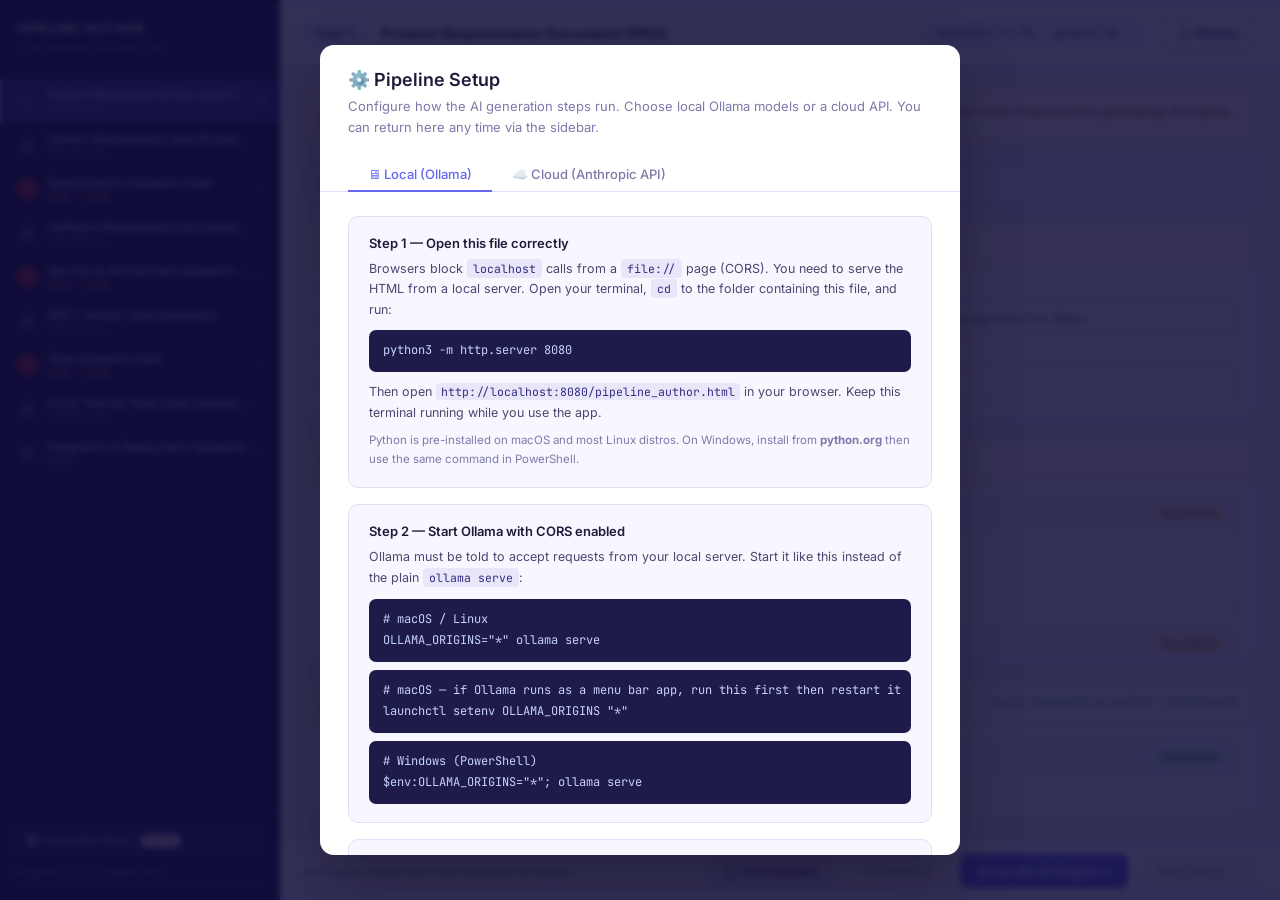
==== Code/pipeline.html @ de80b685 "First iteration" ====
<!DOCTYPE html>
<html lang="en">
<head>
<meta charset="UTF-8">
<meta name="viewport" content="width=device-width, initial-scale=1.0">
<title>Pipeline Author — LLM-Assisted Software Development</title>
<style>
  @import url('https://fonts.googleapis.com/css2?family=JetBrains+Mono:wght@400;500&family=Inter:wght@300;400;500;600&display=swap');

  *, *::before, *::after { box-sizing: border-box; margin: 0; padding: 0; }

  :root {
    --sidebar-bg: #16123a;
    --sidebar-active: #312e7a;
    --sidebar-hover: #252060;
    --sidebar-text: #a5b4fc;
    --sidebar-muted: #6d6a9c;
    --sidebar-width: 280px;
    --surface: #ffffff;
    --surface-2: #f8f7ff;
    --surface-3: #f0effe;
    --border: #e2e0f5;
    --border-strong: #c4c0e8;
    --text: #1e1b3a;
    --text-2: #4a4770;
    --text-3: #7c7aaa;
    --amber-bg: #fffbeb;
    --amber-border: #fcd34d;
    --amber-text: #92400e;
    --teal-bg: #f0fdf4;
    --teal-border: #6ee7b7;
    --teal-text: #065f46;
    --coral-bg: #fff1f0;
    --coral-border: #fca5a5;
    --coral-text: #7f1d1d;
    --indigo-bg: #eef2ff;
    --indigo-border: #a5b4fc;
    --indigo-text: #312e81;
    --purple-bg: #faf5ff;
    --purple-border: #c4b5fd;
    --purple-text: #4c1d95;
    --accent: #6366f1;
    --accent-dark: #4338ca;
    --gate-bg: #1e1b4b;
    --success: #059669;
    --warning: #d97706;
    --danger: #dc2626;
    --font: 'Inter', sans-serif;
    --mono: 'JetBrains Mono', monospace;
  }

  body { font-family: var(--font); background: #eef0f8; color: var(--text); height: 100vh; overflow: hidden; display: flex; }

  /* ─── Setup overlay ─── */
  #setup-overlay {
    position: fixed; inset: 0; background: rgba(16,12,58,0.85);
    display: flex; align-items: center; justify-content: center;
    z-index: 900; backdrop-filter: blur(3px);
  }
  #setup-overlay.hidden { display: none; }
  #setup-box {
    background: white; border-radius: 14px; width: 640px; max-width: 95vw;
    max-height: 90vh; overflow-y: auto; box-shadow: 0 24px 60px rgba(0,0,0,0.3);
  }
  #setup-box-header {
    padding: 24px 28px 0;
    border-bottom: none;
  }
  #setup-box-header h2 { font-size: 18px; font-weight: 600; color: var(--text); }
  #setup-box-header p { font-size: 13px; color: var(--text-3); margin-top: 6px; line-height: 1.6; }
  #setup-tabs {
    display: flex; gap: 0; padding: 20px 28px 0;
    border-bottom: 1px solid var(--border);
  }
  .setup-tab {
    padding: 8px 20px; font-size: 13px; font-weight: 500;
    cursor: pointer; border-bottom: 2px solid transparent;
    color: var(--text-3); margin-bottom: -1px; transition: all 0.15s;
  }
  .setup-tab.active { color: var(--accent); border-bottom-color: var(--accent); }
  .setup-tab:hover:not(.active) { color: var(--text-2); }
  .setup-pane { padding: 24px 28px; display: none; }
  .setup-pane.active { display: block; }
  .setup-section {
    background: var(--surface-2); border: 1px solid var(--border);
    border-radius: 10px; padding: 18px 20px; margin-bottom: 16px;
  }
  .setup-section h3 { font-size: 13px; font-weight: 600; color: var(--text); margin-bottom: 8px; }
  .setup-section p { font-size: 12.5px; color: var(--text-2); line-height: 1.65; }
  .setup-section code {
    font-family: var(--mono); font-size: 11.5px;
    background: #e8e6f8; color: #312e81; padding: 2px 6px; border-radius: 4px;
  }
  .cmd-block {
    font-family: var(--mono); font-size: 12px; background: #1e1b4b; color: #c7d2fe;
    padding: 10px 14px; border-radius: 7px; margin-top: 10px; line-height: 1.8;
    white-space: pre; overflow-x: auto;
  }
  .setup-label { font-size: 12px; font-weight: 600; color: var(--text-2); margin-bottom: 6px; display: block; }
  .setup-input {
    width: 100%; border: 1px solid var(--border-strong); border-radius: 7px;
    padding: 9px 12px; font-family: var(--mono); font-size: 13px; color: var(--text);
    outline: none; transition: border 0.15s;
  }
  .setup-input:focus { border-color: var(--accent); }
  .setup-row { display: flex; gap: 10px; align-items: flex-end; }
  .setup-row .setup-input { flex: 1; }
  .setup-footer { padding: 16px 28px 24px; display: flex; align-items: center; gap: 12px; }
  .setup-status { flex: 1; font-size: 12px; }
  .setup-status.ok { color: var(--success); }
  .setup-status.err { color: var(--danger); }
  .pill-badge {
    display: inline-block; font-size: 10px; font-weight: 600; padding: 2px 8px;
    border-radius: 10px; margin-left: 8px; vertical-align: middle;
  }
  .pill-badge.local { background: #dbeafe; color: #1e40af; border: 1px solid #93c5fd; }
  .pill-badge.cloud { background: #d1fae5; color: #065f46; border: 1px solid #6ee7b7; }

  /* ─── Model picker modal ─── */
  #model-modal {
    position: fixed; inset: 0; background: rgba(16,12,58,0.6);
    display: flex; align-items: center; justify-content: center;
    z-index: 800;
  }
  #model-modal.hidden { display: none; }
  #model-box {
    background: white; border-radius: 12px; width: 520px; max-width: 95vw;
    box-shadow: 0 16px 48px rgba(0,0,0,0.25); overflow: hidden;
  }
  #model-box-header {
    padding: 16px 20px; border-bottom: 1px solid var(--border);
    display: flex; align-items: center; justify-content: space-between;
  }
  #model-box-header h3 { font-size: 14px; font-weight: 600; }
  #model-box-body { padding: 20px; }
  .model-slot { margin-bottom: 14px; }
  .model-slot-label {
    font-size: 11px; font-weight: 600; color: var(--text-3);
    text-transform: uppercase; letter-spacing: 0.05em; margin-bottom: 6px;
  }
  .model-slot-row { display: flex; gap: 8px; align-items: center; }
  .model-slot-input {
    flex: 1; border: 1px solid var(--border-strong); border-radius: 7px;
    padding: 8px 12px; font-family: var(--mono); font-size: 12.5px; color: var(--text);
    outline: none;
  }
  .model-slot-input:focus { border-color: var(--accent); }
  .model-presets {
    display: flex; flex-wrap: wrap; gap: 6px; margin-top: 8px;
  }
  .model-preset-btn {
    font-size: 11px; font-family: var(--mono); padding: 3px 10px;
    border-radius: 20px; border: 1px solid var(--border-strong);
    background: var(--surface-2); color: var(--text-2);
    cursor: pointer; transition: all 0.1s;
  }
  .model-preset-btn:hover { background: var(--indigo-bg); color: var(--indigo-text); border-color: var(--indigo-border); }
  .model-preset-btn.cloud-preset { border-color: var(--teal-border); color: var(--teal-text); background: var(--teal-bg); }
  #model-box-footer { padding: 14px 20px; border-top: 1px solid var(--border); display: flex; justify-content: flex-end; gap: 10px; }

  /* ─── Sidebar ─── */
  #sidebar {
    width: var(--sidebar-width); background: var(--sidebar-bg);
    display: flex; flex-direction: column; flex-shrink: 0;
    overflow: hidden; border-right: 1px solid rgba(99,102,241,0.2);
  }
  #sidebar-header { padding: 20px 18px 16px; border-bottom: 1px solid rgba(99,102,241,0.15); }
  #sidebar-header h1 { font-size: 13px; font-weight: 600; color: #e0e7ff; letter-spacing: 0.05em; text-transform: uppercase; }
  #sidebar-header p { font-size: 11px; color: var(--sidebar-muted); margin-top: 4px; }
  #stage-list { flex: 1; overflow-y: auto; padding: 8px 0; scrollbar-width: thin; scrollbar-color: #312e7a transparent; }
  .stage-item {
    display: flex; align-items: center; gap: 10px; padding: 9px 14px;
    cursor: pointer; transition: background 0.15s; border-left: 2px solid transparent;
  }
  .stage-item:hover { background: var(--sidebar-hover); }
  .stage-item.active { background: var(--sidebar-active); border-left-color: #818cf8; }
  .stage-item.completed .stage-num { background: var(--success); color: white; }
  .stage-item.gate .stage-num { background: #991b1b; color: #fca5a5; font-size: 10px; }
  .stage-num {
    width: 22px; height: 22px; border-radius: 50%; background: rgba(99,102,241,0.2);
    color: var(--sidebar-text); font-size: 10px; font-weight: 600;
    display: flex; align-items: center; justify-content: center; flex-shrink: 0;
  }
  .stage-info { flex: 1; min-width: 0; }
  .stage-name { font-size: 11.5px; font-weight: 500; color: #c7d2fe; white-space: nowrap; overflow: hidden; text-overflow: ellipsis; }
  .stage-item.active .stage-name { color: #e0e7ff; }
  .stage-type-tag { font-size: 9.5px; color: var(--sidebar-muted); margin-top: 1px; }
  .stage-item.gate .stage-type-tag { color: #f87171; }
  .stage-status-dot { width: 6px; height: 6px; border-radius: 50%; background: transparent; border: 1px solid var(--sidebar-muted); flex-shrink: 0; }
  .stage-item.completed .stage-status-dot { background: var(--success); border-color: var(--success); }
  .stage-item.active .stage-status-dot { background: #818cf8; border-color: #818cf8; animation: pulse 2s infinite; }
  @keyframes pulse { 0%, 100% { opacity: 1; } 50% { opacity: 0.4; } }
  #sidebar-footer { padding: 12px 14px; border-top: 1px solid rgba(99,102,241,0.15); }
  #setup-reopen-btn {
    width: 100%; margin-bottom: 10px; padding: 7px 10px;
    background: rgba(99,102,241,0.12); border: 1px solid rgba(99,102,241,0.25);
    border-radius: 7px; color: #a5b4fc; font-size: 11px; font-weight: 500;
    cursor: pointer; text-align: left; display: flex; align-items: center; gap: 7px;
    transition: background 0.15s;
  }
  #setup-reopen-btn:hover { background: rgba(99,102,241,0.2); }

  /* ─── Main area ─── */
  #main { flex: 1; display: flex; flex-direction: column; overflow: hidden; }
  #topbar {
    background: white; border-bottom: 1px solid var(--border);
    padding: 14px 24px; display: flex; align-items: center; gap: 16px; flex-shrink: 0;
  }
  #topbar-stage-badge {
    font-size: 11px; font-weight: 600; padding: 3px 10px; border-radius: 20px;
    background: var(--indigo-bg); color: var(--indigo-text); border: 1px solid var(--indigo-border);
    white-space: nowrap;
  }
  #topbar-stage-badge.gate { background: var(--coral-bg); color: var(--coral-text); border-color: var(--coral-border); }
  #topbar h2 { font-size: 15px; font-weight: 600; color: var(--text); flex: 1; }
  #topbar-models {
    font-size: 11px; color: var(--indigo-text); font-family: var(--mono);
    background: var(--indigo-bg); padding: 4px 12px; border-radius: 20px;
    border: 1px solid var(--indigo-border); cursor: pointer; display: flex; align-items: center; gap: 6px;
    transition: background 0.15s; white-space: nowrap;
  }
  #topbar-models:hover { background: #dde3ff; }
  #topbar-models .edit-icon { font-size: 10px; opacity: 0.6; }

  #progress-bar-wrap { height: 2px; background: rgba(99,102,241,0.1); }
  #progress-bar { height: 100%; background: linear-gradient(90deg, #6366f1, #818cf8); transition: width 0.4s; }

  #content { flex: 1; overflow-y: auto; padding: 24px; display: flex; flex-direction: column; gap: 20px; }

  /* ─── Section cards ─── */
  .section-card { background: white; border: 1px solid var(--border); border-radius: 10px; overflow: hidden; }
  .section-header {
    display: flex; align-items: center; gap: 10px; padding: 12px 16px;
    border-bottom: 1px solid var(--border); font-size: 12px; font-weight: 600;
    text-transform: uppercase; letter-spacing: 0.06em;
  }
  .section-header.human { background: var(--amber-bg); color: var(--amber-text); border-bottom-color: var(--amber-border); }
  .section-header.ai { background: var(--teal-bg); color: var(--teal-text); border-bottom-color: var(--teal-border); }
  .section-header.review { background: var(--coral-bg); color: var(--coral-text); border-bottom-color: var(--coral-border); }
  .section-header.gate-header { background: var(--gate-bg); color: #e0e7ff; }
  .section-header.approved { background: #f0fdf4; color: #065f46; border-bottom-color: #6ee7b7; }
  .section-icon { font-size: 14px; }
  .section-body { padding: 16px; }

  /* ─── PRD intro grid ─── */
  .intro-grid { display: grid; grid-template-columns: 1fr 1fr; gap: 12px; }
  .intro-field { display: flex; flex-direction: column; }
  .intro-field.full { grid-column: 1 / -1; }
  .intro-label { font-size: 11px; font-weight: 600; color: var(--text-3); text-transform: uppercase; letter-spacing: 0.04em; margin-bottom: 5px; }
  .intro-input {
    border: 1px solid var(--border-strong); border-radius: 7px; padding: 8px 11px;
    font-family: var(--font); font-size: 13px; color: var(--text); outline: none;
    transition: border 0.15s; background: white;
  }
  .intro-input:focus { border-color: var(--accent); }
  textarea.intro-input { resize: vertical; min-height: 70px; line-height: 1.6; }

  /* ─── Deliverables list ─── */
  .deliverables-list { display: flex; flex-direction: column; gap: 12px; }
  .deliverable-item { border: 1px solid var(--border); border-radius: 8px; overflow: hidden; }
  .deliverable-label {
    font-size: 11px; font-weight: 600; color: var(--text-2); padding: 7px 12px;
    background: var(--surface-2); border-bottom: 1px solid var(--border);
    display: flex; align-items: center; justify-content: space-between;
  }
  .d-badge { font-size: 9px; padding: 2px 7px; border-radius: 10px; }
  .d-badge.manual { background: #fef3c7; color: #92400e; border: 1px solid #fcd34d; }
  .d-badge.ai-gen { background: #d1fae5; color: #065f46; border: 1px solid #6ee7b7; }
  textarea.d-input {
    width: 100%; border: none; outline: none; resize: vertical;
    font-family: var(--font); font-size: 13px; color: var(--text);
    padding: 10px 12px; background: white; min-height: 80px; line-height: 1.6;
  }
  .ai-output-box {
    padding: 12px; font-family: var(--mono); font-size: 12px; color: var(--teal-text);
    background: var(--teal-bg); line-height: 1.7; white-space: pre-wrap; min-height: 60px;
  }
  .ai-loading { display: flex; align-items: center; gap: 8px; padding: 16px; color: var(--text-3); font-size: 13px; }
  .spinner {
    width: 16px; height: 16px; border: 2px solid var(--border); border-top-color: var(--accent);
    border-radius: 50%; animation: spin 0.8s linear infinite; flex-shrink: 0;
  }
  @keyframes spin { to { transform: rotate(360deg); } }

  /* ─── QA section ─── */
  .qa-list { display: flex; flex-direction: column; gap: 16px; }
  .qa-item { border: 1px solid var(--border); border-radius: 8px; overflow: hidden; }
  .qa-question {
    padding: 10px 14px; background: var(--indigo-bg);
    border-bottom: 1px solid var(--indigo-border); font-size: 12.5px;
    color: var(--indigo-text); font-weight: 500; display: flex; gap: 8px; align-items: flex-start;
  }
  .qa-q-num {
    font-size: 10px; font-weight: 700; background: #4338ca; color: white;
    padding: 1px 6px; border-radius: 10px; flex-shrink: 0; margin-top: 1px;
  }
  textarea.qa-answer {
    border: none; outline: none; resize: vertical; font-family: var(--font);
    font-size: 13px; color: var(--text); padding: 10px 14px; background: white;
    min-height: 60px; line-height: 1.6; width: 100%;
  }
  .qa-link-bar {
    padding: 6px 12px; background: var(--surface-2); border-top: 1px solid var(--border);
    font-size: 11px; color: var(--text-3); display: flex; align-items: center; gap: 6px;
  }
  .linked-section-tag {
    font-size: 10px; background: var(--purple-bg); color: var(--purple-text);
    border: 1px solid var(--purple-border); padding: 2px 8px; border-radius: 10px;
  }

  /* ─── Gate review ─── */
  .review-checklist { display: flex; flex-direction: column; gap: 10px; }
  .review-item { border: 1px solid var(--border); border-radius: 8px; overflow: hidden; }
  .review-question { padding: 10px 14px; background: #fff7ed; border-bottom: 1px solid #fed7aa; font-size: 12.5px; color: #7c2d12; font-weight: 500; }
  .review-options { display: flex; }
  .review-opt {
    flex: 1; padding: 8px 12px; text-align: center; font-size: 12px; font-weight: 500;
    cursor: pointer; border: none; background: white; color: var(--text-2);
    border-right: 1px solid var(--border); transition: background 0.1s;
  }
  .review-opt:last-child { border-right: none; }
  .review-opt:hover { background: var(--surface-2); }
  .review-opt.selected-yes { background: #d1fae5; color: #065f46; }
  .review-opt.selected-partial { background: #fef9c3; color: #713f12; }
  .review-opt.selected-no { background: #fee2e2; color: #7f1d1d; }
  .review-notes {
    width: 100%; border: none; border-top: 1px solid var(--border); outline: none; resize: vertical;
    font-family: var(--font); font-size: 12px; color: var(--text); padding: 8px 14px;
    background: var(--surface-2); min-height: 48px; display: none;
  }
  .review-notes.visible { display: block; }

  /* ─── Bottom toolbar ─── */
  #bottombar {
    background: white; border-top: 1px solid var(--border);
    padding: 12px 24px; display: flex; align-items: center; gap: 12px; flex-shrink: 0;
  }
  .btn {
    display: inline-flex; align-items: center; gap: 6px; padding: 8px 16px;
    border-radius: 7px; font-size: 13px; font-weight: 500; cursor: pointer;
    border: 1px solid var(--border-strong); background: white; color: var(--text);
    transition: all 0.12s; font-family: var(--font);
  }
  .btn:hover { background: var(--surface-2); }
  .btn:disabled { opacity: 0.4; cursor: default; }
  .btn-primary { background: var(--accent); color: white; border-color: var(--accent-dark); }
  .btn-primary:hover { background: var(--accent-dark); }
  .btn-success { background: #d1fae5; color: #065f46; border-color: #6ee7b7; }
  .btn-success:hover { background: #a7f3d0; }
  #status-msg { flex: 1; font-size: 12px; color: var(--text-3); font-style: italic; }

  /* ─── Info strips ─── */
  .info-strip {
    padding: 10px 14px; background: var(--surface-3); border: 1px solid var(--indigo-border);
    border-radius: 8px; font-size: 12.5px; color: var(--indigo-text); line-height: 1.6;
  }
  .info-strip strong { font-weight: 600; }
  .warn-strip {
    padding: 12px 16px; background: #fffbeb; border: 1px solid var(--amber-border);
    border-radius: 8px; font-size: 12.5px; color: var(--amber-text); line-height: 1.6;
    display: flex; gap: 10px; align-items: flex-start;
  }
  .warn-strip-icon { font-size: 16px; flex-shrink: 0; }

  /* ─── History panel ─── */
  #history-panel {
    position: fixed; right: 0; top: 0; bottom: 0; width: 380px;
    background: white; border-left: 1px solid var(--border); z-index: 500;
    display: flex; flex-direction: column; transform: translateX(100%); transition: transform 0.25s;
  }
  #history-panel.open { transform: translateX(0); }
  #history-header { padding: 16px 20px; border-bottom: 1px solid var(--border); display: flex; align-items: center; justify-content: space-between; }
  #history-header h3 { font-size: 14px; font-weight: 600; }
  #history-content { flex: 1; overflow-y: auto; padding: 16px; font-size: 12px; color: var(--text-2); line-height: 1.7; }
  .history-entry { border: 1px solid var(--border); border-radius: 8px; padding: 10px 12px; margin-bottom: 12px; }
  .history-stage-tag { font-size: 10px; font-weight: 700; color: var(--accent); text-transform: uppercase; margin-bottom: 4px; }
  .history-field { margin-top: 6px; }
  .history-label { font-size: 10px; font-weight: 600; color: var(--text-3); }
  .history-value { font-size: 12px; color: var(--text); }

  /* ─── Toast ─── */
  #toast {
    position: fixed; bottom: 20px; right: 20px; background: var(--sidebar-bg);
    color: #e0e7ff; padding: 10px 18px; border-radius: 8px; font-size: 13px;
    box-shadow: 0 4px 20px rgba(0,0,0,0.25); opacity: 0; transform: translateY(8px);
    transition: all 0.2s; pointer-events: none; z-index: 1000;
  }
  #toast.show { opacity: 1; transform: translateY(0); }

  ::-webkit-scrollbar { width: 6px; height: 6px; }
  ::-webkit-scrollbar-track { background: transparent; }
  ::-webkit-scrollbar-thumb { background: #d1d5db; border-radius: 3px; }

  /* ─── AI Assistant panel ─── */
  #ai-assist-panel {
    position: fixed; bottom: 0; left: var(--sidebar-width); right: 0;
    height: 420px; background: white; border-top: 2px solid var(--accent);
    box-shadow: 0 -8px 32px rgba(99,102,241,0.12);
    display: flex; flex-direction: column; z-index: 400;
    transform: translateY(100%); transition: transform 0.28s cubic-bezier(0.4,0,0.2,1);
  }
  #ai-assist-panel.open { transform: translateY(0); }
  #main { transition: padding-bottom 0.28s cubic-bezier(0.4,0,0.2,1); }
  body.assist-open #main { padding-bottom: 420px; }
  #ai-assist-header {
    display: flex; align-items: center; gap: 0;
    border-bottom: 1px solid var(--border); flex-shrink: 0; background: var(--surface-2);
  }
  #ai-assist-title {
    font-size: 12px; font-weight: 600; color: var(--text-2);
    padding: 0 16px; white-space: nowrap;
    border-right: 1px solid var(--border);
    height: 44px; display: flex; align-items: center; gap: 7px;
  }
  .assist-tab-bar { display: flex; flex: 1; overflow-x: auto; }
  .assist-tab {
    display: flex; align-items: center; gap: 7px;
    padding: 0 18px; height: 44px; font-size: 12.5px; font-weight: 500;
    cursor: pointer; border-right: 1px solid var(--border);
    color: var(--text-3); white-space: nowrap; transition: all 0.15s;
    border-bottom: 2px solid transparent; flex-shrink: 0;
  }
  .assist-tab:hover { background: white; color: var(--text-2); }
  .assist-tab.active { color: var(--accent); border-bottom-color: var(--accent); background: white; }
  .assist-tab-icon { width: 18px; height: 18px; border-radius: 4px; display: flex; align-items: center; justify-content: center; font-size: 13px; flex-shrink: 0; }
  #ai-assist-close {
    margin-left: auto; padding: 0 14px; height: 44px; border: none; background: none;
    color: var(--text-3); font-size: 16px; cursor: pointer; flex-shrink: 0;
    border-left: 1px solid var(--border); transition: color 0.1s;
  }
  #ai-assist-close:hover { color: var(--text); }
  #ai-assist-body { flex: 1; display: flex; overflow: hidden; }

  /* service panes */
  .assist-pane { display: none; flex: 1; flex-direction: column; overflow: hidden; }
  .assist-pane.active { display: flex; }

  /* blocked-site view (shown when iframe fails) */
  .assist-blocked {
    flex: 1; display: flex; flex-direction: column; align-items: center;
    justify-content: center; gap: 14px; padding: 24px; text-align: center;
  }
  .assist-blocked-icon { font-size: 36px; }
  .assist-blocked h4 { font-size: 14px; font-weight: 600; color: var(--text); }
  .assist-blocked p { font-size: 12.5px; color: var(--text-3); line-height: 1.6; max-width: 380px; }
  .assist-open-btn {
    display: inline-flex; align-items: center; gap: 7px;
    padding: 9px 20px; border-radius: 8px; font-size: 13px; font-weight: 500;
    cursor: pointer; border: 1px solid var(--border-strong);
    background: white; color: var(--text); text-decoration: none; transition: all 0.12s;
  }
  .assist-open-btn:hover { background: var(--surface-2); }
  .assist-open-btn.primary { background: var(--accent); color: white; border-color: var(--accent-dark); }
  .assist-open-btn.primary:hover { background: var(--accent-dark); }

  /* scratchpad pane */
  #assist-scratchpad-pane { display: none; flex: 1; flex-direction: column; }
  #assist-scratchpad-pane.active { display: flex; }
  #assist-scratchpad-header {
    padding: 10px 16px; border-bottom: 1px solid var(--border);
    font-size: 11.5px; color: var(--text-3); background: var(--surface-2);
    display: flex; align-items: center; justify-content: space-between; flex-shrink: 0;
  }
  #assist-scratchpad {
    flex: 1; border: none; outline: none; resize: none;
    font-family: var(--font); font-size: 13px; color: var(--text);
    padding: 14px 16px; line-height: 1.7; background: white;
  }
  #assist-scratchpad::placeholder { color: var(--text-3); }
  #assist-copy-notice {
    font-size: 11px; color: var(--success); opacity: 0; transition: opacity 0.3s;
  }
  #assist-copy-notice.show { opacity: 1; }

  .btn-assist {
    background: #ede9fe; color: #4c1d95; border-color: #c4b5fd;
  }
  .btn-assist:hover { background: #ddd6fe; }
</style>
</head>
<body>

<!-- ─── Setup Overlay ─── -->
<div id="setup-overlay">
  <div id="setup-box">
    <div id="setup-box-header">
      <h2>⚙️ Pipeline Setup</h2>
      <p>Configure how the AI generation steps run. Choose local Ollama models or a cloud API. You can return here any time via the sidebar.</p>
    </div>
    <div id="setup-tabs">
      <div class="setup-tab active" onclick="switchSetupTab('local')">🖥 Local (Ollama)</div>
      <div class="setup-tab" onclick="switchSetupTab('cloud')">☁️ Cloud (Anthropic API)</div>
    </div>

    <!-- Local tab -->
    <div class="setup-pane active" id="tab-local">
      <div class="setup-section">
        <h3>Step 1 — Open this file correctly</h3>
        <p>Browsers block <code>localhost</code> calls from a <code>file://</code> page (CORS). You need to serve the HTML from a local server. Open your terminal, <code>cd</code> to the folder containing this file, and run:</p>
        <div class="cmd-block">python3 -m http.server 8080</div>
        <p style="margin-top:10px;">Then open <code style="background:#e8e6f8;color:#312e81;padding:1px 5px;border-radius:4px;">http://localhost:8080/pipeline_author.html</code> in your browser. Keep this terminal running while you use the app.</p>
        <p style="margin-top:8px;font-size:11.5px;color:var(--text-3);">Python is pre-installed on macOS and most Linux distros. On Windows, install from <strong>python.org</strong> then use the same command in PowerShell.</p>
      </div>
      <div class="setup-section">
        <h3>Step 2 — Start Ollama with CORS enabled</h3>
        <p>Ollama must be told to accept requests from your local server. Start it like this instead of the plain <code>ollama serve</code>:</p>
        <div class="cmd-block"># macOS / Linux
OLLAMA_ORIGINS="*" ollama serve</div>
        <div class="cmd-block" style="margin-top:8px;"># macOS — if Ollama runs as a menu bar app, run this first then restart it
launchctl setenv OLLAMA_ORIGINS "*"</div>
        <div class="cmd-block" style="margin-top:8px;"># Windows (PowerShell)
$env:OLLAMA_ORIGINS="*"; ollama serve</div>
      </div>
      <div class="setup-section">
        <h3>Step 3 — Pull the recommended models</h3>
        <p>These cover all pipeline stages. Pull them once; they stay cached locally (~6 GB each for the 7b models).</p>
        <div class="cmd-block">ollama pull deepseek-r1:7b
ollama pull qwen2.5-coder:7b
ollama pull gemma3:4b
ollama pull qwen3:4b
ollama pull llama3:8b
ollama pull phi3:mini</div>
      </div>
      <div class="setup-section">
        <h3>Step 4 — Configure &amp; test</h3>
        <p>Default URL is <code>http://localhost:11434</code>. Only change this if Ollama is on a different port or machine.</p>
        <label class="setup-label" style="margin-top:10px;">Ollama API base URL</label>
        <input class="setup-input" id="ollama-url" type="text" value="http://localhost:11434" placeholder="http://localhost:11434" />
        <div style="display:flex;gap:10px;align-items:center;margin-top:12px;">
          <button class="btn btn-primary" onclick="testOllama()" style="font-size:12px;padding:7px 14px;">Test Ollama connection</button>
          <span id="ollama-test-result" style="font-size:12px;color:var(--text-3);">Not tested yet</span>
        </div>
      </div>
    </div>

    <!-- Cloud tab -->
    <div class="setup-pane" id="tab-cloud">
      <div class="setup-section">
        <h3>Opening the app</h3>
        <p>Cloud mode calls <code>api.anthropic.com</code> directly, so <strong>you can just open this HTML file by double-clicking it</strong> — no local server needed. Your browser won't block those requests.</p>
        <p style="margin-top:8px;font-size:11.5px;color:var(--text-3);">If you prefer to serve it anyway (e.g. you also use Ollama), run <code>python3 -m http.server 8080</code> in the file's folder and open <code>http://localhost:8080/pipeline_author.html</code>.</p>
      </div>
      <div class="setup-section">
        <h3>Anthropic API key</h3>
        <p>Get your key from <strong>console.anthropic.com</strong>. It's stored only in memory for this session — never saved to disk.</p>
        <label class="setup-label" style="margin-top:12px;">API Key</label>
        <div class="setup-row">
          <input class="setup-input" id="api-key-input" type="password" placeholder="sk-ant-api03-..." autocomplete="off" />
          <button class="btn" onclick="toggleKeyVisibility()" style="font-size:12px;padding:7px 12px;">👁</button>
        </div>
      </div>
      <div class="setup-section">
        <h3>Cloud model</h3>
        <p>This model is used for all AI generation steps when cloud mode is active. Per-stage model overrides still apply.</p>
        <label class="setup-label" style="margin-top:10px;">Model</label>
        <select class="setup-input" id="cloud-model-select" style="font-family:var(--mono);">
          <option value="claude-sonnet-4-6">claude-sonnet-4-6 (recommended)</option>
          <option value="claude-opus-4-6">claude-opus-4-6 (most capable)</option>
          <option value="claude-haiku-4-5-20251001">claude-haiku-4-5 (fastest)</option>
        </select>
      </div>
      <div class="setup-section">
        <h3>Test connection</h3>
        <div style="display:flex;gap:10px;align-items:center;margin-top:4px;">
          <button class="btn btn-primary" onclick="testCloudAPI()" style="font-size:12px;padding:7px 14px;">Test API Key</button>
          <span id="cloud-test-result" style="font-size:12px;color:var(--text-3);">Not tested yet</span>
        </div>
      </div>
    </div>

    <div class="setup-footer">
      <span class="setup-status" id="setup-footer-status"></span>
      <button class="btn" onclick="closeSetup()">Cancel</button>
      <button class="btn btn-primary" onclick="saveSetup()">Save & Start Pipeline →</button>
    </div>
  </div>
</div>

<!-- ─── Model Picker Modal ─── -->
<div id="model-modal" class="hidden">
  <div id="model-box">
    <div id="model-box-header">
      <h3>Edit models for this stage</h3>
      <button class="btn" onclick="closeModelModal()" style="font-size:12px;padding:5px 10px;">✕</button>
    </div>
    <div id="model-box-body">
      <p style="font-size:12.5px;color:var(--text-3);margin-bottom:16px;line-height:1.6;">
        Set the primary and optional secondary model for this stage. Use Ollama model names (e.g. <code style="font-family:var(--mono);font-size:11px;background:#eef2ff;color:#312e81;padding:1px 5px;border-radius:3px;">deepseek-r1:7b</code>) or cloud model strings.
      </p>
      <div class="model-slot">
        <div class="model-slot-label">Primary model</div>
        <div class="model-slot-row">
          <input class="model-slot-input" id="model-primary" type="text" placeholder="e.g. deepseek-r1:7b" />
        </div>
        <div class="model-presets" id="primary-presets"></div>
      </div>
      <div class="model-slot" style="margin-top:16px;">
        <div class="model-slot-label">Secondary model <span style="font-weight:400;color:var(--text-3);">(optional)</span></div>
        <div class="model-slot-row">
          <input class="model-slot-input" id="model-secondary" type="text" placeholder="e.g. gemma3:4b" />
        </div>
        <div class="model-presets" id="secondary-presets"></div>
      </div>
    </div>
    <div id="model-box-footer">
      <button class="btn" onclick="closeModelModal()">Cancel</button>
      <button class="btn btn-primary" onclick="saveModelOverride()">Apply to this stage</button>
    </div>
  </div>
</div>

<!-- ─── Sidebar ─── -->
<nav id="sidebar">
  <div id="sidebar-header">
    <h1>Pipeline Author</h1>
    <p>LLM-Assisted Software Dev</p>
  </div>
  <div id="stage-list"></div>
  <div id="sidebar-footer">
    <button id="setup-reopen-btn" onclick="openSetup()">⚙️ Connection Setup</button>
    <div id="sf-progress-text" style="margin-bottom:6px;font-size:11px;color:#6d6a9c;">Progress: 0 of 9 stages done</div>
    <div style="height:3px;background:rgba(99,102,241,0.15);border-radius:2px;">
      <div id="sf-progress-bar" style="height:100%;border-radius:2px;background:#6366f1;width:0%;transition:width 0.4s;"></div>
    </div>
  </div>
</nav>

<!-- ─── Main ─── -->
<div id="main">
  <div id="progress-bar-wrap"><div id="progress-bar" style="width:0%"></div></div>
  <div id="topbar">
    <div id="topbar-stage-badge">Stage 1</div>
    <h2 id="topbar-title">Product Requirements Document (PRD)</h2>
    <div id="topbar-models" onclick="openModelModal()" title="Click to change models for this stage">
      <span id="topbar-models-text">deepseek-r1:7b · gemma3:4b</span>
      <span class="edit-icon">✏️</span>
    </div>
    <button class="btn" onclick="toggleHistory()">📋 History</button>
  </div>
  <div id="content"></div>
  <div id="bottombar">
    <span id="status-msg">Fill in the product introduction, then your manual inputs.</span>
    <button class="btn btn-assist" onclick="toggleAssist()">💬 AI Assistant</button>
    <button class="btn" id="btn-prev" onclick="goStage(currentStage-1)" disabled>← Previous</button>
    <button class="btn btn-primary" id="btn-action" onclick="handleMainAction()">Generate AI Output →</button>
    <button class="btn btn-success" id="btn-next" onclick="goStage(currentStage+1)" disabled>Next Stage →</button>
  </div>
</div>

<!-- ─── AI Assistant Panel ─── -->
<div id="ai-assist-panel">
  <div id="ai-assist-header">
    <div id="ai-assist-title">💬 AI Assistant</div>
    <div class="assist-tab-bar">
      <div class="assist-tab active" onclick="switchAssistTab('chatgpt')">
        <div class="assist-tab-icon" style="background:#10a37f;">
          <svg width="12" height="12" viewBox="0 0 24 24" fill="white"><path d="M22.28 9.28a5.996 5.996 0 00-.52-4.93 6.07 6.07 0 00-6.53-2.92A5.99 5.99 0 009.87 0a6.07 6.07 0 00-5.79 4.2 5.995 5.995 0 00-4 2.9 6.07 6.07 0 00.75 7.12 5.99 5.99 0 00.52 4.93 6.07 6.07 0 006.53 2.92A5.99 5.99 0 0014.13 24a6.07 6.07 0 005.8-4.21 5.99 5.99 0 003.99-2.9 6.07 6.07 0 00-.64-7.6v.09z"/></svg>
        </div>
        ChatGPT
      </div>
      <div class="assist-tab" onclick="switchAssistTab('claude')">
        <div class="assist-tab-icon" style="background:#d97757;">
          <svg width="12" height="12" viewBox="0 0 24 24" fill="white"><path d="M13.83 8.44L12 3.28 10.17 8.44H5.08l4.2 3.05-1.6 4.93L12 13.35l4.32 3.07-1.6-4.93 4.2-3.05z"/></svg>
        </div>
        Claude
      </div>
      <div class="assist-tab" onclick="switchAssistTab('gemini')">
        <div class="assist-tab-icon" style="background:#4285f4;">
          <svg width="12" height="12" viewBox="0 0 24 24" fill="white"><path d="M12 2C6.48 2 2 6.48 2 12s4.48 10 10 10 10-4.48 10-10S17.52 2 12 2zm-1 14H9V8h2v8zm4 0h-2V8h2v8z"/></svg>
        </div>
        Gemini
      </div>
      <div class="assist-tab" onclick="switchAssistTab('perplexity')">
        <div class="assist-tab-icon" style="background:#20b2aa;">
          <span style="color:white;font-size:10px;font-weight:700;">P</span>
        </div>
        Perplexity
      </div>
      <div class="assist-tab" onclick="switchAssistTab('scratchpad')">
        <div class="assist-tab-icon" style="background:#6366f1;">
          <span style="color:white;font-size:10px;">📝</span>
        </div>
        Notes
      </div>
    </div>
    <button id="ai-assist-close" onclick="toggleAssist()" title="Close assistant">✕</button>
  </div>

  <div id="ai-assist-body">

    <!-- ChatGPT -->
    <div class="assist-pane active" id="assist-pane-chatgpt">
      <div class="assist-blocked">
        <div class="assist-blocked-icon">🤖</div>
        <h4>ChatGPT</h4>
        <p>ChatGPT blocks embedding in iframes. Open it in a new tab, ask your question, copy the answer, then paste it into your Notes tab here to keep it handy.</p>
        <div style="display:flex;gap:10px;flex-wrap:wrap;justify-content:center;">
          <a class="assist-open-btn primary" href="https://chatgpt.com" target="_blank" rel="noopener">Open ChatGPT ↗</a>
          <button class="assist-open-btn" onclick="switchAssistTab('scratchpad')">📝 Open Notes tab</button>
        </div>
        <div style="margin-top:18px;padding:12px 16px;background:var(--surface-2);border:1px solid var(--border);border-radius:8px;width:100%;max-width:480px;">
          <div style="font-size:11px;font-weight:600;color:var(--text-3);margin-bottom:8px;text-transform:uppercase;letter-spacing:0.04em;">Suggested prompt template</div>
          <div id="chatgpt-prompt-box" style="font-family:var(--mono);font-size:12px;color:var(--text-2);line-height:1.7;white-space:pre-wrap;" id="chatgpt-suggest"></div>
          <button onclick="copyPrompt('chatgpt-prompt-box')" style="margin-top:8px;font-size:11px;padding:4px 12px;" class="assist-open-btn">Copy prompt</button>
          <span id="copy-notice-chatgpt" style="font-size:11px;color:var(--success);margin-left:8px;opacity:0;transition:opacity 0.3s;">Copied!</span>
        </div>
      </div>
    </div>

    <!-- Claude -->
    <div class="assist-pane" id="assist-pane-claude">
      <div class="assist-blocked">
        <div class="assist-blocked-icon" style="font-size:32px;">◆</div>
        <h4>Claude (claude.ai)</h4>
        <p>Claude.ai blocks embedding in iframes. Open it in a new tab — if you're already logged in to claude.ai in your browser you'll land straight in a chat.</p>
        <div style="display:flex;gap:10px;flex-wrap:wrap;justify-content:center;">
          <a class="assist-open-btn primary" href="https://claude.ai/new" target="_blank" rel="noopener">Open Claude ↗</a>
          <button class="assist-open-btn" onclick="switchAssistTab('scratchpad')">📝 Open Notes tab</button>
        </div>
        <div style="margin-top:18px;padding:12px 16px;background:var(--surface-2);border:1px solid var(--border);border-radius:8px;width:100%;max-width:480px;">
          <div style="font-size:11px;font-weight:600;color:var(--text-3);margin-bottom:8px;text-transform:uppercase;letter-spacing:0.04em;">Suggested prompt template</div>
          <div id="claude-prompt-box" style="font-family:var(--mono);font-size:12px;color:var(--text-2);line-height:1.7;white-space:pre-wrap;"></div>
          <button onclick="copyPrompt('claude-prompt-box')" style="margin-top:8px;font-size:11px;padding:4px 12px;" class="assist-open-btn">Copy prompt</button>
          <span id="copy-notice-claude" style="font-size:11px;color:var(--success);margin-left:8px;opacity:0;transition:opacity 0.3s;">Copied!</span>
        </div>
      </div>
    </div>

    <!-- Gemini -->
    <div class="assist-pane" id="assist-pane-gemini">
      <div class="assist-blocked">
        <div class="assist-blocked-icon">✦</div>
        <h4>Google Gemini</h4>
        <p>Gemini blocks iframe embedding. Open it in a new tab — great for research-heavy questions where web grounding helps.</p>
        <div style="display:flex;gap:10px;flex-wrap:wrap;justify-content:center;">
          <a class="assist-open-btn primary" href="https://gemini.google.com" target="_blank" rel="noopener">Open Gemini ↗</a>
          <button class="assist-open-btn" onclick="switchAssistTab('scratchpad')">📝 Open Notes tab</button>
        </div>
        <div style="margin-top:18px;padding:12px 16px;background:var(--surface-2);border:1px solid var(--border);border-radius:8px;width:100%;max-width:480px;">
          <div style="font-size:11px;font-weight:600;color:var(--text-3);margin-bottom:8px;text-transform:uppercase;letter-spacing:0.04em;">Suggested prompt template</div>
          <div id="gemini-prompt-box" style="font-family:var(--mono);font-size:12px;color:var(--text-2);line-height:1.7;white-space:pre-wrap;"></div>
          <button onclick="copyPrompt('gemini-prompt-box')" style="margin-top:8px;font-size:11px;padding:4px 12px;" class="assist-open-btn">Copy prompt</button>
          <span id="copy-notice-gemini" style="font-size:11px;color:var(--success);margin-left:8px;opacity:0;transition:opacity 0.3s;">Copied!</span>
        </div>
      </div>
    </div>

    <!-- Perplexity -->
    <div class="assist-pane" id="assist-pane-perplexity">
      <div class="assist-blocked">
        <div class="assist-blocked-icon">🔍</div>
        <h4>Perplexity</h4>
        <p>Best for quick research and definitions — it cites sources so you can verify technical terms or competitive landscape info before adding it to requirements.</p>
        <div style="display:flex;gap:10px;flex-wrap:wrap;justify-content:center;">
          <a class="assist-open-btn primary" href="https://perplexity.ai" target="_blank" rel="noopener">Open Perplexity ↗</a>
          <button class="assist-open-btn" onclick="switchAssistTab('scratchpad')">📝 Open Notes tab</button>
        </div>
        <div style="margin-top:18px;padding:12px 16px;background:var(--surface-2);border:1px solid var(--border);border-radius:8px;width:100%;max-width:480px;">
          <div style="font-size:11px;font-weight:600;color:var(--text-3);margin-bottom:8px;text-transform:uppercase;letter-spacing:0.04em;">Suggested prompt template</div>
          <div id="perplexity-prompt-box" style="font-family:var(--mono);font-size:12px;color:var(--text-2);line-height:1.7;white-space:pre-wrap;"></div>
          <button onclick="copyPrompt('perplexity-prompt-box')" style="margin-top:8px;font-size:11px;padding:4px 12px;" class="assist-open-btn">Copy prompt</button>
          <span id="copy-notice-perplexity" style="font-size:11px;color:var(--success);margin-left:8px;opacity:0;transition:opacity 0.3s;">Copied!</span>
        </div>
      </div>
    </div>

    <!-- Scratchpad / Notes -->
    <div class="assist-pane" id="assist-pane-scratchpad">
      <div id="assist-scratchpad-header">
        <span>Paste AI answers here, jot notes, draft wording — your private scratchpad while you fill in this stage.</span>
        <div style="display:flex;gap:8px;align-items:center;">
          <span id="assist-copy-notice">Copied!</span>
          <button class="assist-open-btn" style="font-size:11px;padding:4px 12px;" onclick="copyAllNotes()">Copy all</button>
          <button class="assist-open-btn" style="font-size:11px;padding:4px 12px;" onclick="clearNotes()">Clear</button>
        </div>
      </div>
      <textarea id="assist-scratchpad" placeholder="Paste answers from ChatGPT / Claude / Gemini here…&#10;&#10;Or jot down ideas, terminology you looked up, wording you want to use in your requirements — anything you need to reference while authoring this stage."></textarea>
    </div>

  </div><!-- /ai-assist-body -->
</div><!-- /ai-assist-panel -->

<!-- ─── History panel ─── -->
<div id="history-panel">
  <div id="history-header">
    <h3>Session History</h3>
    <button class="btn" onclick="toggleHistory()">✕</button>
  </div>
  <div id="history-content"><p style="color:var(--text-3);font-size:12px;">No history yet.</p></div>
</div>

<div id="toast"></div>

<script>
// ─── Global config ───
const CONFIG = {
  mode: 'cloud', // 'local' | 'cloud'
  ollamaUrl: 'http://localhost:11434',
  apiKey: '',
  cloudModel: 'claude-sonnet-4-6'
};

const LOCAL_PRESETS = ['deepseek-r1:7b','qwen2.5-coder:7b','gemma3:4b','qwen3:4b','llama3:8b','phi3:mini'];
const CLOUD_PRESETS = ['claude-sonnet-4-6','claude-opus-4-6','claude-haiku-4-5-20251001'];

// ─── Pipeline definition ───
const PIPELINE = [
  {
    id: 1, name: "Product Requirements Document (PRD)", type: "Manual+LLM",
    models: ["deepseek-r1:7b", "gemma3:4b"], isGate: false,
    note: "Gemma3:4b is excellent for structuring. DeepSeek-R1 excels at reasoning over ambiguity.",
    hasPrdIntro: true,
    manualDeliverables: [
      { id: "d1", label: "D1 — List of functions / systems", badge: "manual", placeholder: "List each major function or system the product will have.\nE.g.\n- User authentication\n- Dashboard\n- API integrations\n- Notification system" },
      { id: "d2", label: "D2 — Generic description of each function", badge: "manual", placeholder: "Write a brief description of each function listed above. What does it do? Who uses it?" },
      { id: "d3", label: "D3 — External product/system linkages", badge: "manual", placeholder: "List any external systems this product integrates with: third-party APIs, databases, auth providers, payment gateways..." }
    ],
    aiDeliverables: [
      { id: "ai1", label: "D4 — C4 Context Diagram (text representation)" },
      { id: "ai2", label: "D5 — Open questions, assumptions & ambiguities" }
    ],
    reviewType: "questions"
  },
  {
    id: 2, name: "System Requirements Specification (SRS / FRS)", type: "Manual+LLM",
    models: ["qwen2.5-coder:7b", "gemma3:4b"], isGate: false,
    note: "State machines and flowcharts are well within Qwen2.5-Coder capability. Validate invariants manually — LLMs miss negative constraints.",
    manualDeliverables: [
      { id: "d1", label: "D1 — Detailed requirements: Frontend, Android, BFF, Backend", badge: "manual", placeholder: "Write structured requirements for each layer:\nFrontend: ...\nAndroid: ...\nBFF: ...\nBackend: ..." }
    ],
    aiDeliverables: [
      { id: "ai1", label: "D2 — High-level state machines" },
      { id: "ai2", label: "D3 — Flowcharts of functions" },
      { id: "ai3", label: "D4 — C4 Container Diagram" },
      { id: "ai4", label: "D5 — System invariants document" }
    ],
    reviewType: "questions"
  },
  {
    id: 3, name: "Requirements Validation Gate", type: "Gate",
    models: ["deepseek-r1:7b", "qwen2.5-coder:7b"], isGate: true,
    note: "DeepSeek-R1:7b is the right model here — strongest reasoning. Concurrency/offline review is the hardest; expect manual iteration.",
    manualDeliverables: [
      { id: "d1", label: "D1 — Contradiction review findings", badge: "manual", placeholder: "Document any contradictions found between requirements..." },
      { id: "d2", label: "D2 — Ambiguity review findings", badge: "manual", placeholder: "List any ambiguous requirements that need clarification." },
      { id: "d3", label: "D3 — Missing requirements review", badge: "manual", placeholder: "What's missing? Edge cases, error handling, performance specs not yet defined..." },
      { id: "d4", label: "D4 — Concurrency & offline-risk review", badge: "manual", placeholder: "Document concurrency issues, race conditions, and offline sync risks identified." }
    ],
    aiDeliverables: [{ id: "ai1", label: "D5 — Approved finalized requirements document" }],
    reviewType: "gate-review",
    gateReviews: [
      { id: "r1", question: "Are all functional requirements complete and unambiguous?" },
      { id: "r2", question: "Have all contradictions been resolved between PRD and SRS?" },
      { id: "r3", question: "Are concurrency and offline risks documented and mitigated?" },
      { id: "r4", question: "Are all external system linkages accounted for in requirements?" },
      { id: "r5", question: "Is the requirements document ready to drive architecture decisions?" }
    ]
  },
  {
    id: 4, name: "Software Requirements Document (Architecture + Contracts)", type: "LLM+Manual",
    models: ["qwen2.5-coder:7b"], isGate: false,
    note: "OpenAPI YAML generation is reliable with Qwen2.5-Coder. PlantUML stencils need manual review. Define a strict YAML template to constrain output.",
    manualDeliverables: [],
    aiDeliverables: [
      { id: "ai1", label: "D1 — Data schema of functions" },
      { id: "ai2", label: "D2 — UML diagrams of functions" },
      { id: "ai3", label: "D3 — OpenAPI YAML files" },
      { id: "ai4", label: "D4 — PlantUML screen stencils" },
      { id: "ai5", label: "D5 — C4 Component Diagram" }
    ],
    reviewType: "questions"
  },
  {
    id: 5, name: "Security & Architecture Validation Gate", type: "Gate",
    models: ["deepseek-r1:7b"], isGate: true,
    note: "R1:7b handles multi-step security reasoning well. Offline sync edge cases need explicit scenario prompts.",
    manualDeliverables: [],
    aiDeliverables: [
      { id: "ai1", label: "D1 — Security review" },
      { id: "ai2", label: "D2 — Offline sync / race-condition review" },
      { id: "ai3", label: "D3 — Architecture consistency review" },
      { id: "ai4", label: "D4 — Dependency validation review" }
    ],
    reviewType: "gate-review",
    gateReviews: [
      { id: "r1", question: "Are all security risks identified and mitigated in the architecture?" },
      { id: "r2", question: "Are offline sync and race conditions handled in the design?" },
      { id: "r3", question: "Is the architecture internally consistent across all components?" },
      { id: "r4", question: "Are all dependencies validated and accounted for?" },
      { id: "r5", question: "Is the architecture ready to freeze and proceed to task generation?" }
    ]
  },
  {
    id: 6, name: "SDD + Atomic Task Generation", type: "LLM+Manual",
    models: ["qwen2.5-coder:7b", "qwen3:4b"], isGate: false,
    note: "HARDEST STAGE. Context packet schema must be defined before LLM runs. Target ≤3k tokens per context packet.",
    manualDeliverables: [
      { id: "d1", label: "D3 — Folder structure & repository layout", badge: "manual", placeholder: "Define the repository structure. E.g.:\n/src\n  /routes\n  /models\n  /services\n/tests\n/docs" }
    ],
    aiDeliverables: [
      { id: "ai1", label: "D1 — Atomic task list (1:1 to implementation)" },
      { id: "ai2", label: "D2 — Deployment / configuration manual" },
      { id: "ai3", label: "D4 — Dev & curl-based verification document" },
      { id: "ai4", label: "D5 — Dependency graph JSON + context packets" }
    ],
    reviewType: "questions"
  },
  {
    id: 7, name: "Task Validation Gate", type: "Gate",
    models: ["qwen3:4b"], isGate: true,
    note: "Max task size = 1 file + 1 function. Flag any task whose packet + generated code would exceed 6k tokens for Qwen2.5-Coder:7b.",
    manualDeliverables: [],
    aiDeliverables: [
      { id: "ai1", label: "D1 — Oversized task detection" },
      { id: "ai2", label: "D2 — Hidden dependency review" },
      { id: "ai3", label: "D3 — Task ambiguity review" },
      { id: "ai4", label: "D4 — Context-window suitability review" }
    ],
    reviewType: "gate-review",
    gateReviews: [
      { id: "r1", question: "Are all tasks atomic (max 1 file + 1 function each)?" },
      { id: "r2", question: "Are hidden dependencies between tasks identified and ordered?" },
      { id: "r3", question: "Are all tasks unambiguous and implementation-ready?" },
      { id: "r4", question: "Do all context packets fit within the 6k token budget?" },
      { id: "r5", question: "Is the approved task graph ready for code generation?" }
    ]
  },
  {
    id: 8, name: "Local Task-by-Task Code Generation", type: "LLM+Manual",
    models: ["qwen2.5-coder:7b", "llama3:8b", "deepseek-r1:7b"], isGate: false,
    note: "Run one task at a time. Feed context packet + prior implementation notes into each prompt. DeepSeek-R1 for review catches logic errors Qwen misses.",
    manualDeliverables: [
      { id: "d1", label: "D4 — Implementation notes", badge: "manual", placeholder: "Add any implementation notes, decisions made, architectural choices for this task batch..." }
    ],
    aiDeliverables: [
      { id: "ai1", label: "D1 — Generated code" },
      { id: "ai2", label: "D2 — Unit tests" },
      { id: "ai3", label: "D3 — Updated DTOs / interfaces" },
      { id: "ai4", label: "D5 — Code review findings" }
    ],
    reviewType: "questions"
  },
  {
    id: 9, name: "Integration & Deployment Validation", type: "Mixed",
    models: ["phi3:mini", "qwen3:4b"], isGate: false,
    note: "Phi3:mini is sufficient for diff-based contract validation. Keep a running mismatch log from Stage 8 to feed into this stage automatically.",
    manualDeliverables: [
      { id: "d2", label: "D2 — Contract mismatch review", badge: "manual", placeholder: "Document any contract mismatches found during integration..." },
      { id: "d3", label: "D3 — Regression verification checklist", badge: "manual", placeholder: "List all regression checks performed and their results..." },
      { id: "d4", label: "D4 — Deployment readiness review", badge: "manual", placeholder: "Confirm environment, config, secrets, and infrastructure are production-ready..." }
    ],
    aiDeliverables: [
      { id: "ai1", label: "D1 — Integration validation report" },
      { id: "ai5", label: "D5 — Release approval document" }
    ],
    reviewType: "gate-review",
    gateReviews: [
      { id: "r1", question: "Do all deployed endpoints match the OpenAPI contracts?" },
      { id: "r2", question: "Have all regression tests passed?" },
      { id: "r3", question: "Is the deployment environment correctly configured?" },
      { id: "r4", question: "Are all contract mismatches resolved or documented?" },
      { id: "r5", question: "Is the system ready for production release?" }
    ]
  }
];

let currentStage = 1;
let historyOpen = false;

// Per-stage state
let stageData = {};
PIPELINE.forEach(s => {
  stageData[s.id] = {
    manualInputs: {},
    prdIntro: { productName: '', tagline: '', targetUsers: '', problem: '', goals: '' },
    aiOutputs: {}, qaAnswers: {}, reviewAnswers: {}, reviewNotes: {},
    aiQuestions: [], completed: false, aiGenerated: false,
    modelOverride: null // [primary, secondary]
  };
});

// ─── Stage model helpers ───
function getStageModels(stage) {
  const sd = stageData[stage.id];
  return sd.modelOverride || stage.models;
}

function stageModelsLabel(stage) {
  const m = getStageModels(stage);
  return m.filter(Boolean).join(' · ');
}

// ─── Setup overlay ───
let activeSetupTab = 'local';

function switchSetupTab(tab) {
  activeSetupTab = tab;
  document.querySelectorAll('.setup-tab').forEach((el, i) => {
    el.classList.toggle('active', (i === 0 && tab === 'local') || (i === 1 && tab === 'cloud'));
  });
  document.getElementById('tab-local').classList.toggle('active', tab === 'local');
  document.getElementById('tab-cloud').classList.toggle('active', tab === 'cloud');
}

function openSetup() {
  document.getElementById('setup-overlay').classList.remove('hidden');
  document.getElementById('api-key-input').value = CONFIG.apiKey;
  document.getElementById('ollama-url').value = CONFIG.ollamaUrl;
  document.getElementById('cloud-model-select').value = CONFIG.cloudModel;
  if (CONFIG.mode === 'cloud') switchSetupTab('cloud'); else switchSetupTab('local');
}

function closeSetup() {
  document.getElementById('setup-overlay').classList.add('hidden');
}

function saveSetup() {
  CONFIG.mode = activeSetupTab;
  CONFIG.ollamaUrl = document.getElementById('ollama-url').value.trim().replace(/\/$/, '');
  CONFIG.apiKey = document.getElementById('api-key-input').value.trim();
  CONFIG.cloudModel = document.getElementById('cloud-model-select').value;

  if (CONFIG.mode === 'cloud' && !CONFIG.apiKey) {
    document.getElementById('setup-footer-status').textContent = '⚠️ Please enter an API key for cloud mode.';
    document.getElementById('setup-footer-status').style.color = 'var(--danger)';
    return;
  }

  closeSetup();
  updateSetupIndicator();
  showToast(CONFIG.mode === 'cloud' ? 'Cloud mode active ☁️' : 'Local Ollama mode active 🖥');
}

function updateSetupIndicator() {
  const btn = document.getElementById('setup-reopen-btn');
  if (CONFIG.mode === 'cloud' && CONFIG.apiKey) {
    btn.innerHTML = '⚙️ Connection Setup <span style="font-size:9px;background:#d1fae5;color:#065f46;padding:1px 6px;border-radius:8px;margin-left:4px;">Cloud ✓</span>';
  } else if (CONFIG.mode === 'local') {
    btn.innerHTML = '⚙️ Connection Setup <span style="font-size:9px;background:#dbeafe;color:#1e40af;padding:1px 6px;border-radius:8px;margin-left:4px;">Local</span>';
  } else {
    btn.innerHTML = '⚙️ Connection Setup <span style="font-size:9px;background:#fee2e2;color:#7f1d1d;padding:1px 6px;border-radius:8px;margin-left:4px;">Not set</span>';
  }
}

function toggleKeyVisibility() {
  const inp = document.getElementById('api-key-input');
  inp.type = inp.type === 'password' ? 'text' : 'password';
}

async function testOllama() {
  const url = document.getElementById('ollama-url').value.trim().replace(/\/$/, '');
  const el = document.getElementById('ollama-test-result');
  el.textContent = 'Testing…'; el.style.color = 'var(--text-3)';
  try {
    const r = await fetch(url + '/api/tags', { signal: AbortSignal.timeout(4000) });
    if (r.ok) {
      const d = await r.json();
      const names = (d.models || []).map(m => m.name).slice(0, 3).join(', ');
      el.textContent = '✅ Connected — models: ' + (names || 'none pulled yet');
      el.style.color = 'var(--success)';
    } else { throw new Error('HTTP ' + r.status); }
  } catch(e) {
    el.textContent = '❌ Could not reach Ollama (' + e.message + ')';
    el.style.color = 'var(--danger)';
  }
}

async function testCloudAPI() {
  const key = document.getElementById('api-key-input').value.trim();
  const model = document.getElementById('cloud-model-select').value;
  const el = document.getElementById('cloud-test-result');
  if (!key) { el.textContent = '⚠️ Enter an API key first'; el.style.color = 'var(--warning)'; return; }
  el.textContent = 'Testing…'; el.style.color = 'var(--text-3)';
  try {
    const r = await fetch('https://api.anthropic.com/v1/messages', {
      method: 'POST',
      headers: { 'Content-Type': 'application/json', 'x-api-key': key, 'anthropic-version': '2023-06-01' },
      body: JSON.stringify({ model, max_tokens: 10, messages: [{ role: 'user', content: 'Hi' }] })
    });
    if (r.ok) {
      el.textContent = '✅ API key valid — ' + model;
      el.style.color = 'var(--success)';
    } else {
      const d = await r.json();
      el.textContent = '❌ ' + (d.error?.message || 'Invalid key');
      el.style.color = 'var(--danger)';
    }
  } catch(e) {
    el.textContent = '❌ ' + e.message;
    el.style.color = 'var(--danger)';
  }
}

// ─── Model modal ───
function openModelModal() {
  const stage = PIPELINE[currentStage - 1];
  const models = getStageModels(stage);
  document.getElementById('model-primary').value = models[0] || '';
  document.getElementById('model-secondary').value = models[1] || '';

  // Build presets
  ['primary', 'secondary'].forEach(slot => {
    const el = document.getElementById(slot + '-presets');
    el.innerHTML = '';
    LOCAL_PRESETS.forEach(m => {
      const b = document.createElement('button');
      b.className = 'model-preset-btn';
      b.textContent = m;
      b.onclick = () => { document.getElementById('model-' + slot).value = m; };
      el.appendChild(b);
    });
    CLOUD_PRESETS.forEach(m => {
      const b = document.createElement('button');
      b.className = 'model-preset-btn cloud-preset';
      b.textContent = m;
      b.onclick = () => { document.getElementById('model-' + slot).value = m; };
      el.appendChild(b);
    });
  });

  document.getElementById('model-modal').classList.remove('hidden');
}

function closeModelModal() {
  document.getElementById('model-modal').classList.add('hidden');
}

function saveModelOverride() {
  const primary = document.getElementById('model-primary').value.trim();
  const secondary = document.getElementById('model-secondary').value.trim();
  if (!primary) { showToast('Primary model is required'); return; }
  const sd = stageData[currentStage];
  sd.modelOverride = [primary, secondary].filter(Boolean);
  closeModelModal();
  const label = sd.modelOverride.join(' · ');
  document.getElementById('topbar-models-text').textContent = label;
  showToast('Models updated for this stage ✓');
}

// ─── Sidebar ───
function buildSidebar() {
  const list = document.getElementById('stage-list');
  list.innerHTML = '';
  PIPELINE.forEach(stage => {
    const item = document.createElement('div');
    item.className = 'stage-item'
      + (stage.isGate ? ' gate' : '')
      + (stageData[stage.id].completed ? ' completed' : '')
      + (stage.id === currentStage ? ' active' : '');
    item.onclick = () => goStage(stage.id);
    item.innerHTML = `
      <div class="stage-num">${stage.isGate ? '⛩' : stage.id}</div>
      <div class="stage-info">
        <div class="stage-name">${stage.name}</div>
        <div class="stage-type-tag">${stage.type}${stage.isGate ? ' — GATE' : ''}</div>
      </div>
      <div class="stage-status-dot"></div>`;
    list.appendChild(item);
  });
  const done = PIPELINE.filter(s => stageData[s.id].completed).length;
  const pct = Math.round((done / PIPELINE.length) * 100);
  document.getElementById('sf-progress-bar').style.width = pct + '%';
  document.getElementById('sf-progress-text').textContent = `Progress: ${done} of ${PIPELINE.length} stages done`;
  document.getElementById('progress-bar').style.width = pct + '%';
}

function goStage(n) {
  if (n < 1 || n > PIPELINE.length) return;
  saveCurrentInputs();
  currentStage = n;
  buildSidebar();
  renderStage();
}

function saveCurrentInputs() {
  const stage = PIPELINE[currentStage - 1];
  const sd = stageData[currentStage];

  // PRD intro
  if (stage.hasPrdIntro) {
    ['productName','tagline','targetUsers','problem','goals'].forEach(f => {
      const el = document.getElementById('intro-' + f);
      if (el) sd.prdIntro[f] = el.value;
    });
  }

  stage.manualDeliverables.forEach(d => {
    const el = document.getElementById('input-' + d.id);
    if (el) sd.manualInputs[d.id] = el.value;
  });

  (sd.aiQuestions || []).forEach((q, i) => {
    const el = document.getElementById('qa-answer-' + i);
    if (el) sd.qaAnswers[i] = el.value;
  });

  if (stage.gateReviews) {
    stage.gateReviews.forEach(r => {
      const el = document.getElementById('review-notes-' + r.id);
      if (el) sd.reviewNotes[r.id] = el.value;
    });
  }
}

// ─── Render ───
function renderStage() {
  const stage = PIPELINE[currentStage - 1];
  const sd = stageData[currentStage];
  const content = document.getElementById('content');
  content.innerHTML = '';

  document.getElementById('topbar-stage-badge').textContent = 'Stage ' + stage.id;
  document.getElementById('topbar-stage-badge').className = stage.isGate ? 'gate' : '';
  document.getElementById('topbar-title').textContent = stage.name;
  document.getElementById('topbar-models-text').textContent = stageModelsLabel(stage);

  // Config warning if not set up
  if (!CONFIG.apiKey && CONFIG.mode === 'cloud') {
    const w = document.createElement('div');
    w.className = 'warn-strip';
    w.innerHTML = `<span class="warn-strip-icon">⚠️</span><span>No API key configured. <strong>Click "Connection Setup"</strong> in the sidebar to enter your Anthropic key or configure local Ollama before generating AI outputs.</span>`;
    content.appendChild(w);
  }

  // Stage note
  if (stage.note) {
    const note = document.createElement('div');
    note.className = 'info-strip';
    note.innerHTML = `<strong>ℹ️ Stage note:</strong> ${stage.note}`;
    content.appendChild(note);
  }

  // PRD intro section (Stage 1 only)
  if (stage.hasPrdIntro) {
    renderPrdIntro(sd, content);
  }

  // Manual deliverables
  if (stage.manualDeliverables.length > 0) {
    const card = document.createElement('div');
    card.className = 'section-card';
    card.innerHTML = `
      <div class="section-header human">
        <span class="section-icon">✍️</span>
        Your inputs — manual authoring required
      </div>
      <div class="section-body"><div class="deliverables-list" id="manual-deliverables"></div></div>`;
    content.appendChild(card);
    const list = card.querySelector('#manual-deliverables');
    stage.manualDeliverables.forEach(d => {
      const item = document.createElement('div');
      item.className = 'deliverable-item';
      item.innerHTML = `
        <div class="deliverable-label">
          ${d.label}
          <span class="d-badge ${d.badge}">${d.badge === 'manual' ? 'You write this' : 'AI generates'}</span>
        </div>
        <textarea class="d-input" id="input-${d.id}" placeholder="${d.placeholder}">${sd.manualInputs[d.id] || ''}</textarea>`;
      list.appendChild(item);
    });
  }

  // AI deliverables
  if (stage.aiDeliverables.length > 0) {
    const card = document.createElement('div');
    card.className = 'section-card';
    card.innerHTML = `
      <div class="section-header ai">
        <span class="section-icon">🤖</span>
        AI-generated outputs
        ${!sd.aiGenerated ? '<span style="font-size:10px;font-weight:400;margin-left:auto;opacity:0.7;">Click "Generate AI Output" to populate</span>' : ''}
      </div>
      <div class="section-body"><div class="deliverables-list" id="ai-deliverables"></div></div>`;
    content.appendChild(card);
    const list = card.querySelector('#ai-deliverables');
    stage.aiDeliverables.forEach(d => {
      const item = document.createElement('div');
      item.className = 'deliverable-item';
      const out = sd.aiOutputs[d.id];
      item.innerHTML = `
        <div class="deliverable-label">${d.label}<span class="d-badge ai-gen">AI generated</span></div>
        <div class="ai-output-box" id="ai-out-${d.id}">${out || '<span style="opacity:0.5;font-style:italic;">Not yet generated</span>'}</div>`;
      list.appendChild(item);
    });
  }

  // QA section
  if (sd.aiGenerated && sd.aiQuestions && sd.aiQuestions.length > 0) {
    renderQASection(stage, sd, content);
  }

  // Gate review
  if (stage.gateReviews && sd.aiGenerated) {
    renderGateReview(stage, sd, content);
  }

  updateToolbar(stage, sd);
}

function renderPrdIntro(sd, content) {
  const card = document.createElement('div');
  card.className = 'section-card';
  const intro = sd.prdIntro;
  card.innerHTML = `
    <div class="section-header human">
      <span class="section-icon">📋</span>
      Product introduction — describe what you're building
    </div>
    <div class="section-body">
      <div class="intro-grid">
        <div class="intro-field">
          <label class="intro-label">Product name</label>
          <input class="intro-input" id="intro-productName" type="text" placeholder="e.g. Fieldflow, PayLedger, Routr…" value="${escHtml(intro.productName)}" />
        </div>
        <div class="intro-field">
          <label class="intro-label">One-line tagline</label>
          <input class="intro-input" id="intro-tagline" type="text" placeholder="e.g. Real-time field ops management for SMEs" value="${escHtml(intro.tagline)}" />
        </div>
        <div class="intro-field full">
          <label class="intro-label">Target users / audience</label>
          <input class="intro-input" id="intro-targetUsers" type="text" placeholder="e.g. Operations managers at mid-size logistics companies, 50–500 employees" value="${escHtml(intro.targetUsers)}" />
        </div>
        <div class="intro-field full">
          <label class="intro-label">Problem being solved</label>
          <textarea class="intro-input" id="intro-problem" placeholder="Describe the core problem your product addresses. What pain point does it eliminate? Who currently suffers from it and how?">${escHtml(intro.problem)}</textarea>
        </div>
        <div class="intro-field full">
          <label class="intro-label">Key goals & success metrics</label>
          <textarea class="intro-input" id="intro-goals" placeholder="e.g.\n• Reduce manual reporting time by 80%\n• Support 500 concurrent field agents\n• Launch iOS & Android apps within 6 months">${escHtml(intro.goals)}</textarea>
        </div>
      </div>
    </div>`;
  content.appendChild(card);
}

function renderQASection(stage, sd, content) {
  const card = document.createElement('div');
  card.className = 'section-card';
  card.innerHTML = `
    <div class="section-header review">
      <span class="section-icon">❓</span>
      AI questions & clarifications — answer to refine outputs
    </div>
    <div class="section-body">
      <p style="font-size:12px;color:var(--text-3);margin-bottom:14px;">The AI raised the following questions. Answer them, then click "Regenerate with Answers" to get refined outputs.</p>
      <div class="qa-list" id="qa-list"></div>
    </div>`;
  content.appendChild(card);
  const list = card.querySelector('#qa-list');
  sd.aiQuestions.forEach((q, i) => {
    const item = document.createElement('div');
    item.className = 'qa-item';
    item.innerHTML = `
      <div class="qa-question"><span class="qa-q-num">Q${i+1}</span><span>${escHtml(q.question)}</span></div>
      <div>
        <textarea class="qa-answer" id="qa-answer-${i}" placeholder="Your answer…" rows="2">${escHtml(sd.qaAnswers[i] || '')}</textarea>
        <div class="qa-link-bar">Links to: <span class="linked-section-tag">${escHtml(q.linkedSection)}</span></div>
      </div>`;
    list.appendChild(item);
  });
}

function renderGateReview(stage, sd, content) {
  const card = document.createElement('div');
  card.className = 'section-card';
  card.innerHTML = `
    <div class="section-header ${sd.completed ? 'approved' : 'gate-header'}">
      <span class="section-icon">${sd.completed ? '✅' : '⛩'}</span>
      ${sd.completed ? 'Gate approved — proceed to next stage' : 'Gate review — all items must pass to proceed'}
    </div>
    <div class="section-body"><div class="review-checklist" id="gate-checklist"></div></div>`;
  content.appendChild(card);
  const list = card.querySelector('#gate-checklist');
  stage.gateReviews.forEach(r => {
    const item = document.createElement('div');
    item.className = 'review-item';
    const ans = sd.reviewAnswers[r.id];
    item.innerHTML = `
      <div class="review-question">${r.question}</div>
      <div class="review-options">
        <button class="review-opt ${ans === 'yes' ? 'selected-yes' : ''}" onclick="setReview('${r.id}','yes',this)">✅ Yes</button>
        <button class="review-opt ${ans === 'partial' ? 'selected-partial' : ''}" onclick="setReview('${r.id}','partial',this)">⚠️ Partial</button>
        <button class="review-opt ${ans === 'no' ? 'selected-no' : ''}" onclick="setReview('${r.id}','no',this)">❌ No</button>
      </div>
      <textarea class="review-notes ${(ans==='partial'||ans==='no')?'visible':''}" id="review-notes-${r.id}" placeholder="Notes on what needs fixing…">${escHtml(sd.reviewNotes[r.id] || '')}</textarea>`;
    list.appendChild(item);
  });
}

function setReview(id, val, btn) {
  const sd = stageData[currentStage];
  sd.reviewAnswers[id] = val;
  const parent = btn.closest('.review-item');
  parent.querySelectorAll('.review-opt').forEach(b => b.classList.remove('selected-yes','selected-partial','selected-no'));
  btn.classList.add('selected-' + val);
  const notes = parent.querySelector('.review-notes');
  notes.classList.toggle('visible', val === 'partial' || val === 'no');
  checkGateCompletion();
}

function checkGateCompletion() {
  const stage = PIPELINE[currentStage - 1];
  if (!stage.gateReviews) return;
  const sd = stageData[currentStage];
  const allAnswered = stage.gateReviews.every(r => sd.reviewAnswers[r.id]);
  const allPass = stage.gateReviews.every(r => ['yes','partial'].includes(sd.reviewAnswers[r.id]));
  if (allAnswered && allPass) {
    sd.completed = true;
    buildSidebar();
    document.getElementById('btn-next').disabled = false;
    showToast('Gate review complete — stage approved ✅');
    document.getElementById('status-msg').textContent = 'Gate approved. Proceed to next stage.';
  }
  updateToolbar(stage, sd);
}

function updateToolbar(stage, sd) {
  const btnAction = document.getElementById('btn-action');
  const btnNext = document.getElementById('btn-next');
  const statusMsg = document.getElementById('status-msg');
  document.getElementById('btn-prev').disabled = currentStage <= 1;

  if (!sd.aiGenerated) {
    btnAction.textContent = 'Generate AI Output →';
    btnAction.className = 'btn btn-primary';
    btnAction.disabled = false;
    btnNext.disabled = true;
    statusMsg.textContent = 'Fill in your inputs, then click Generate AI Output.';
  } else if (sd.aiQuestions && sd.aiQuestions.length > 0 && !stage.gateReviews) {
    btnAction.textContent = '↻ Regenerate with Answers';
    btnAction.className = 'btn btn-primary';
    btnAction.disabled = false;
    const unanswered = sd.aiQuestions.filter((q, i) => !sd.qaAnswers[i]).length;
    btnNext.disabled = unanswered > 0;
    statusMsg.textContent = unanswered > 0 ? `${unanswered} question(s) still need answers.` : 'All answered — proceed or regenerate.';
  } else if (stage.gateReviews) {
    const allAnswered = stage.gateReviews.every(r => sd.reviewAnswers[r.id]);
    const allPass = allAnswered && stage.gateReviews.every(r => ['yes','partial'].includes(sd.reviewAnswers[r.id]));
    btnAction.textContent = '↻ Regenerate AI Output';
    btnAction.className = 'btn';
    btnNext.disabled = !allPass;
    statusMsg.textContent = !allAnswered ? 'Complete the gate review checklist to proceed.'
      : !allPass ? 'One or more gate items failed — return to fix.'
      : 'Gate approved — proceed.';
  } else {
    btnAction.textContent = '↻ Regenerate';
    btnAction.className = 'btn';
    btnNext.disabled = false;
    statusMsg.textContent = 'AI output generated. Proceed or regenerate.';
  }
}

// ─── AI generation ───
async function handleMainAction() {
  saveCurrentInputs();
  const stage = PIPELINE[currentStage - 1];
  const sd = stageData[currentStage];
  await generateAIOutput(stage, sd);
}

async function generateAIOutput(stage, sd) {
  const btn = document.getElementById('btn-action');
  btn.disabled = true;
  btn.textContent = '⏳ Generating…';
  document.getElementById('status-msg').textContent = 'AI is processing your inputs…';

  stage.aiDeliverables.forEach(d => {
    const el = document.getElementById('ai-out-' + d.id);
    if (el) el.innerHTML = '<div class="ai-loading"><div class="spinner"></div>Generating…</div>';
  });

  // Build context
  let prdIntroCtx = '';
  if (stage.hasPrdIntro && sd.prdIntro) {
    const p = sd.prdIntro;
    prdIntroCtx = `Product Introduction:
- Name: ${p.productName || '(not set)'}
- Tagline: ${p.tagline || '(not set)'}
- Target users: ${p.targetUsers || '(not set)'}
- Problem: ${p.problem || '(not set)'}
- Goals: ${p.goals || '(not set)'}

`;
  }

  const manualCtx = stage.manualDeliverables.map(d =>
    `${d.label}:\n${sd.manualInputs[d.id] || '(not filled)'}`
  ).join('\n\n');

  const qaCtx = (sd.aiQuestions || []).length > 0
    ? '\n\nClarifications provided:\n' + sd.aiQuestions.map((q, i) =>
        sd.qaAnswers[i] ? `Q: ${q.question}\nA: ${sd.qaAnswers[i]}` : ''
      ).filter(Boolean).join('\n\n')
    : '';

  const models = getStageModels(stage);

  const systemPrompt = `You are an expert software architect helping author a comprehensive software development pipeline. You are on Stage ${stage.id}: "${stage.name}" (type: ${stage.type}).

Stage models: ${models.join(', ')}
Stage note: ${stage.note}

Return ONLY valid JSON — no markdown, no preamble, no backticks. Exactly this structure:
{
  "deliverables": {
    ${stage.aiDeliverables.map(d => `"${d.id}": "detailed content string"`).join(',\n    ')}
  },
  "questions": [
    { "question": "specific question", "linkedSection": "D1 or deliverable name" }
  ]
}

Be specific, technical, and professional. Generate 2–4 targeted questions that identify genuine ambiguities the human author must resolve.`;

  const userPrompt = `Stage ${stage.id}: ${stage.name}

${prdIntroCtx}Manual inputs:
${manualCtx || '(No manual inputs — generate based on context so far)'}
${qaCtx}

Generate all AI deliverables for this stage and list open questions.`;

  try {
    let response;

    if (CONFIG.mode === 'cloud') {
      response = await fetch('https://api.anthropic.com/v1/messages', {
        method: 'POST',
        headers: {
          'Content-Type': 'application/json',
          'x-api-key': CONFIG.apiKey,
          'anthropic-version': '2023-06-01'
        },
        body: JSON.stringify({
          model: CONFIG.cloudModel,
          max_tokens: 2000,
          system: systemPrompt,
          messages: [{ role: 'user', content: userPrompt }]
        })
      });
      const data = await response.json();
      if (!response.ok) throw new Error(data.error?.message || 'API error');
      var raw = data.content?.find(b => b.type === 'text')?.text || '';
    } else {
      // Ollama
      response = await fetch(CONFIG.ollamaUrl + '/api/chat', {
        method: 'POST',
        headers: { 'Content-Type': 'application/json' },
        body: JSON.stringify({
          model: models[0],
          stream: false,
          messages: [
            { role: 'system', content: systemPrompt },
            { role: 'user', content: userPrompt }
          ]
        })
      });
      const data = await response.json();
      if (!response.ok) throw new Error(data.error || 'Ollama error');
      var raw = data.message?.content || '';
    }

    raw = raw.replace(/```json\n?/g, '').replace(/```\n?/g, '').trim();
    // Extract JSON from possible surrounding text
    const jsonMatch = raw.match(/\{[\s\S]*\}/);
    let parsed = null;
    try { parsed = JSON.parse(jsonMatch ? jsonMatch[0] : raw); } catch {}

    if (parsed && parsed.deliverables) {
      stage.aiDeliverables.forEach(d => {
        sd.aiOutputs[d.id] = parsed.deliverables[d.id] || '(No content for this deliverable — retry)';
      });
      sd.aiQuestions = parsed.questions || [];
    } else {
      stage.aiDeliverables.forEach(d => {
        sd.aiOutputs[d.id] = raw.length > 80 ? raw.substring(0, 500) + '\n…[truncated]' : '(Generation failed — retry)';
      });
      sd.aiQuestions = [];
    }

    sd.aiGenerated = true;
    if (!stage.gateReviews) {
      sd.completed = sd.aiQuestions.length === 0 || sd.aiQuestions.every((q, i) => sd.qaAnswers[i]);
    }

    addToHistory(stage, sd);
    renderStage();
    showToast('AI output generated ✓');

  } catch (err) {
    console.error(err);
    stage.aiDeliverables.forEach(d => {
      const el = document.getElementById('ai-out-' + d.id);
      if (el) el.innerHTML = `<span style="color:var(--danger)">Error: ${escHtml(err.message)}. Check setup and retry.</span>`;
    });
    document.getElementById('status-msg').textContent = 'Error: ' + err.message;
    btn.disabled = false;
    btn.textContent = 'Generate AI Output →';
  }
}

function addToHistory(stage, sd) {
  const historyEl = document.getElementById('history-content');
  const entry = document.createElement('div');
  entry.className = 'history-entry';
  const time = new Date().toLocaleTimeString();
  const manualCount = Object.values(sd.manualInputs).filter(v => v && v.trim()).length;
  entry.innerHTML = `
    <div class="history-stage-tag">Stage ${stage.id} — ${time}</div>
    <div class="history-field"><span class="history-label">Stage</span><br><span class="history-value">${stage.name}</span></div>
    <div class="history-field"><span class="history-label">Mode</span><br><span class="history-value">${CONFIG.mode === 'cloud' ? '☁️ Cloud — ' + CONFIG.cloudModel : '🖥 Local — ' + getStageModels(stage)[0]}</span></div>
    <div class="history-field"><span class="history-label">Manual inputs filled</span><br><span class="history-value">${manualCount}</span></div>
    <div class="history-field"><span class="history-label">AI deliverables</span><br><span class="history-value">${stage.aiDeliverables.length} generated</span></div>
    <div class="history-field"><span class="history-label">Questions raised</span><br><span class="history-value">${(sd.aiQuestions || []).length}</span></div>`;
  if (historyEl.querySelector('p')) historyEl.innerHTML = '';
  historyEl.prepend(entry);
}

function toggleHistory() {
  historyOpen = !historyOpen;
  document.getElementById('history-panel').classList.toggle('open', historyOpen);
}

function showToast(msg) {
  const t = document.getElementById('toast');
  t.textContent = msg;
  t.classList.add('show');
  setTimeout(() => t.classList.remove('show'), 3000);
}

function escHtml(s) {
  if (!s) return '';
  return String(s).replace(/&/g,'&amp;').replace(/</g,'&lt;').replace(/>/g,'&gt;').replace(/"/g,'&quot;');
}

// ─── AI Assistant panel ───
let assistOpen = false;
let activeAssistTab = 'chatgpt';

const ASSIST_PROMPTS = {
  chatgpt: (stage, intro) => `I'm authoring a Product Requirements Document for a software project.

Product: ${intro.productName || '[product name]'}
Description: ${intro.tagline || '[brief description]'}
Target users: ${intro.targetUsers || '[target users]'}

I'm currently working on: ${stage.name}

My question: [type your question here]`,

  claude: (stage, intro) => `Context: I'm writing requirements for "${intro.productName || 'my product'}" — ${intro.tagline || '[brief description]'}.
Currently on stage: ${stage.name}

Please help me with: [type your question here]`,

  gemini: (stage, intro) => `I'm defining software requirements for a product called "${intro.productName || '[product]'}" — ${intro.tagline || '[brief description]'}.

Research question for stage "${stage.name}":
[type your question here]

Please provide a concise, specific answer I can use directly in my requirements document.`,

  perplexity: (stage, intro) => `Software requirements research: ${intro.productName || '[product]'}

Stage: ${stage.name}

Question: [type your question here]`
};

function getAssistPrompt(service) {
  const stage = PIPELINE[currentStage - 1];
  const intro = stageData[currentStage].prdIntro || {};
  const fn = ASSIST_PROMPTS[service];
  return fn ? fn(stage, intro) : '';
}

function toggleAssist() {
  assistOpen = !assistOpen;
  document.getElementById('ai-assist-panel').classList.toggle('open', assistOpen);
  if (assistOpen) updateAssistPrompts();
}

function updateAssistPrompts() {
  ['chatgpt','claude','gemini','perplexity'].forEach(svc => {
    const el = document.getElementById(svc + '-prompt-box');
    if (el) el.textContent = getAssistPrompt(svc);
  });
}

function switchAssistTab(tab) {
  activeAssistTab = tab;
  document.querySelectorAll('.assist-tab').forEach(el => el.classList.remove('active'));
  document.querySelectorAll('.assist-pane').forEach(el => el.classList.remove('active'));
  const tabs = document.querySelectorAll('.assist-tab');
  const order = ['chatgpt','claude','gemini','perplexity','scratchpad'];
  const idx = order.indexOf(tab);
  if (tabs[idx]) tabs[idx].classList.add('active');
  const pane = document.getElementById('assist-pane-' + tab);
  if (pane) pane.classList.add('active');
}

function copyPrompt(boxId) {
  const el = document.getElementById(boxId);
  if (!el) return;
  navigator.clipboard.writeText(el.textContent).then(() => {
    const svc = boxId.replace('-prompt-box','');
    const notice = document.getElementById('copy-notice-' + svc);
    if (notice) { notice.style.opacity = 1; setTimeout(() => notice.style.opacity = 0, 2000); }
  });
}

function copyAllNotes() {
  const el = document.getElementById('assist-scratchpad');
  if (!el || !el.value) return;
  navigator.clipboard.writeText(el.value).then(() => {
    const n = document.getElementById('assist-copy-notice');
    n.classList.add('show'); setTimeout(() => n.classList.remove('show'), 2000);
  });
}

function clearNotes() {
  if (confirm('Clear your notes? This cannot be undone.')) {
    document.getElementById('assist-scratchpad').value = '';
  }
}

// ─── Init ───
buildSidebar();
renderStage();
updateSetupIndicator();
</script>
</body>
</html>
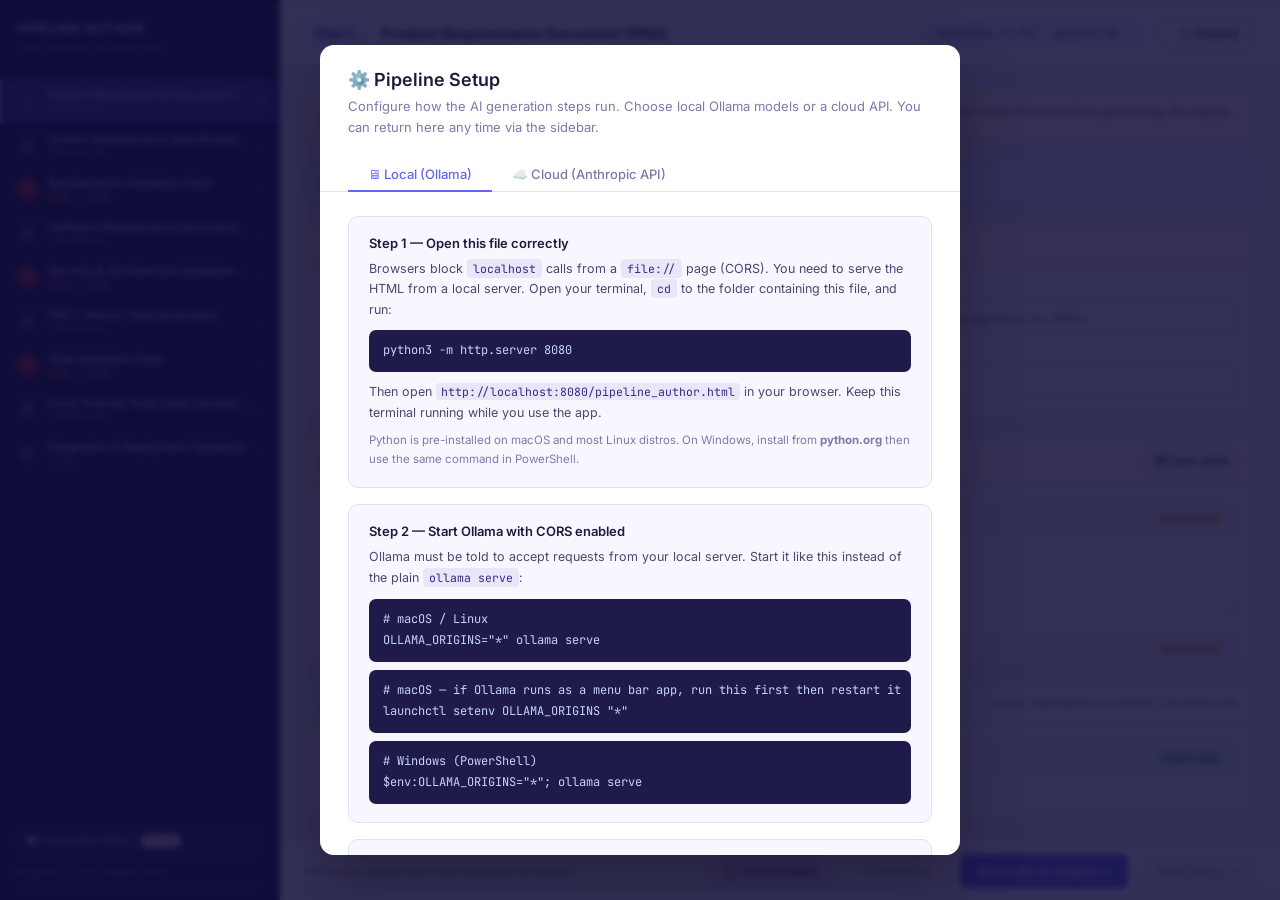
==== commit 174c690c: "Saving functionality" ====
--- a/Code/pipeline.html
+++ b/Code/pipeline.html
@@ -1190,8 +1190,16 @@
   });
 
   (sd.aiQuestions || []).forEach((q, i) => {
-    const el = document.getElementById('qa-answer-' + i);
-    if (el) sd.qaAnswers[i] = el.value;
+    const answerType = q.answerType || 'text';
+    if (answerType === 'yes-no') {
+      const hiddenEl = document.getElementById('qa-answer-' + i + '-val');
+      if (hiddenEl) sd.qaAnswers[i] = hiddenEl.value;
+      const notesEl = document.getElementById('qa-answer-' + i);
+      if (notesEl) sd.qaAnswers[i + '_notes'] = notesEl.value;
+    } else {
+      const el = document.getElementById('qa-answer-' + i);
+      if (el) sd.qaAnswers[i] = el.value;
+    }
   });
 
   if (stage.gateReviews) {
@@ -1243,6 +1251,7 @@
       <div class="section-header human">
         <span class="section-icon">✍️</span>
         Your inputs — manual authoring required
+        <button class="btn" onclick="saveStageQAJSON()" style="margin-left:auto;font-size:11px;padding:4px 10px;" title="Save current answers to JSON">💾 Save JSON</button>
       </div>
       <div class="section-body"><div class="deliverables-list" id="manual-deliverables"></div></div>`;
     content.appendChild(card);
@@ -1340,6 +1349,7 @@
     <div class="section-header review">
       <span class="section-icon">❓</span>
       AI questions & clarifications — answer to refine outputs
+      <button class="btn" onclick="saveStageQAJSON()" style="margin-left:auto;font-size:11px;padding:4px 10px;" title="Save current answers to JSON">💾 Save JSON</button>
     </div>
     <div class="section-body">
       <p style="font-size:12px;color:var(--text-3);margin-bottom:14px;">The AI raised the following questions. Answer them, then click "Regenerate with Answers" to get refined outputs.</p>
@@ -1350,10 +1360,34 @@
   sd.aiQuestions.forEach((q, i) => {
     const item = document.createElement('div');
     item.className = 'qa-item';
+    const answerType = q.answerType || 'text';
+    const options = q.options || [];
+    let answerHtml = '';
+
+    if (answerType === 'yes-no') {
+      const currentVal = sd.qaAnswers[i] || '';
+      answerHtml = `
+        <div class="review-options" style="margin-top:4px;">
+          <button class="review-opt ${currentVal === 'yes' ? 'selected-yes' : ''}" onclick="setQAAnswer(${i},'yes',this)">✅ Yes</button>
+          <button class="review-opt ${currentVal === 'no' ? 'selected-no' : ''}" onclick="setQAAnswer(${i},'no',this)">❌ No</button>
+        </div>
+        <textarea class="qa-answer" id="qa-answer-${i}" placeholder="Explain your answer…" rows="2" style="display:${currentVal ? 'block' : 'none'};" onchange="saveQAAnswer(${i}, this.value)">${escHtml(sd.qaAnswers[i + '_notes'] || '')}</textarea>
+        <input type="hidden" id="qa-answer-${i}-val" value="${escHtml(currentVal)}" />`;
+    } else if (answerType === 'dropdown' && options.length > 0) {
+      answerHtml = `
+        <select class="qa-answer" id="qa-answer-${i}" onchange="saveQAAnswer(${i}, this.value)" style="width:100%;padding:10px 14px;border:1px solid var(--border-strong);border-radius:0;font-family:var(--font);font-size:13px;background:white;min-height:40px;">
+          <option value="">— Select an option —</option>
+          ${options.map(opt => `<option value="${escHtml(opt)}" ${sd.qaAnswers[i] === opt ? 'selected' : ''}>${escHtml(opt)}</option>`).join('')}
+        </select>`;
+    } else {
+      answerHtml = `
+        <textarea class="qa-answer" id="qa-answer-${i}" placeholder="Your answer…" rows="2" onchange="saveQAAnswer(${i}, this.value)">${escHtml(sd.qaAnswers[i] || '')}</textarea>`;
+    }
+
     item.innerHTML = `
       <div class="qa-question"><span class="qa-q-num">Q${i+1}</span><span>${escHtml(q.question)}</span></div>
       <div>
-        <textarea class="qa-answer" id="qa-answer-${i}" placeholder="Your answer…" rows="2">${escHtml(sd.qaAnswers[i] || '')}</textarea>
+        ${answerHtml}
         <div class="qa-link-bar">Links to: <span class="linked-section-tag">${escHtml(q.linkedSection)}</span></div>
       </div>`;
     list.appendChild(item);
@@ -1506,9 +1540,14 @@
     ${stage.aiDeliverables.map(d => `"${d.id}": "detailed content string"`).join(',\n    ')}
   },
   "questions": [
-    { "question": "specific question", "linkedSection": "D1 or deliverable name" }
+    { "question": "specific question", "linkedSection": "D1 or deliverable name", "answerType": "text|yes-no|dropdown", "options": ["A","B","C"] }
   ]
 }
+
+For each question, choose the most appropriate answerType:
+- "text" (default) — free-form text answer, no options needed
+- "yes-no" — binary yes/no question, no options needed
+- "dropdown" — when there are 2-4 specific enumerated answers, include the "options" array
 
 Be specific, technical, and professional. Generate 2–4 targeted questions that identify genuine ambiguities the human author must resolve.`;
 
@@ -1633,6 +1672,30 @@
   return String(s).replace(/&/g,'&amp;').replace(/</g,'&lt;').replace(/>/g,'&gt;').replace(/"/g,'&quot;');
 }
 
+// ─── QA answer helpers ───
+function setQAAnswer(index, value, btn) {
+  const sd = stageData[currentStage];
+  sd.qaAnswers[index] = value;
+  const parent = btn.closest('.review-options');
+  parent.querySelectorAll('.review-opt').forEach(b => b.classList.remove('selected-yes','selected-no'));
+  btn.classList.add(value === 'yes' ? 'selected-yes' : 'selected-no');
+  const textarea = document.getElementById('qa-answer-' + index);
+  if (textarea) {
+    textarea.style.display = 'block';
+  }
+}
+
+function saveQAAnswer(index, value) {
+  const sd = stageData[currentStage];
+  const question = sd.aiQuestions[index];
+  if (question && question.answerType === 'yes-no') {
+    // value here is the notes text, the binary value is in the hidden input
+    sd.qaAnswers[index + '_notes'] = value;
+  } else {
+    sd.qaAnswers[index] = value;
+  }
+}
+
 // ─── AI Assistant panel ───
 let assistOpen = false;
 let activeAssistTab = 'chatgpt';
@@ -1724,6 +1787,58 @@
   }
 }
 
+// ─── Stage QA JSON Save ───
+function saveStageQAJSON() {
+  const stage = PIPELINE[currentStage - 1];
+  const sd = stageData[currentStage];
+  saveCurrentInputs();
+
+  const answers = {};
+
+  // Manual inputs
+  stage.manualDeliverables.forEach(d => {
+    const val = sd.manualInputs[d.id];
+    if (val && val.trim()) {
+      answers[d.id] = { value: val, label: d.label };
+    }
+  });
+
+  // QA answers
+  (sd.aiQuestions || []).forEach((q, i) => {
+    const val = sd.qaAnswers[i];
+    if (val && String(val).trim()) {
+      answers['qa-' + i] = { value: val, question: q.question, linkedSection: q.linkedSection };
+    }
+  });
+
+  // Gate review answers
+  if (stage.gateReviews) {
+    stage.gateReviews.forEach(r => {
+      const val = sd.reviewAnswers[r.id];
+      if (val) {
+        answers['review-' + r.id] = { value: val, question: r.question, notes: sd.reviewNotes[r.id] || '' };
+      }
+    });
+  }
+
+  const data = {
+    stageId: stage.id,
+    stageName: stage.name,
+    savedAt: new Date().toISOString(),
+    answers: answers
+  };
+
+  const blob = new Blob([JSON.stringify(data, null, 2)], { type: 'application/json' });
+  const url = URL.createObjectURL(blob);
+  const a = document.createElement('a');
+  a.href = url;
+  const name = stage.name.replace(/[^a-zA-Z0-9]/g, '_').toLowerCase();
+  a.download = `stage-${stage.id}-${name}-answers.json`;
+  a.click();
+  URL.revokeObjectURL(url);
+  showToast('Stage answers saved ✓');
+}
+
 // ─── Init ───
 buildSidebar();
 renderStage();
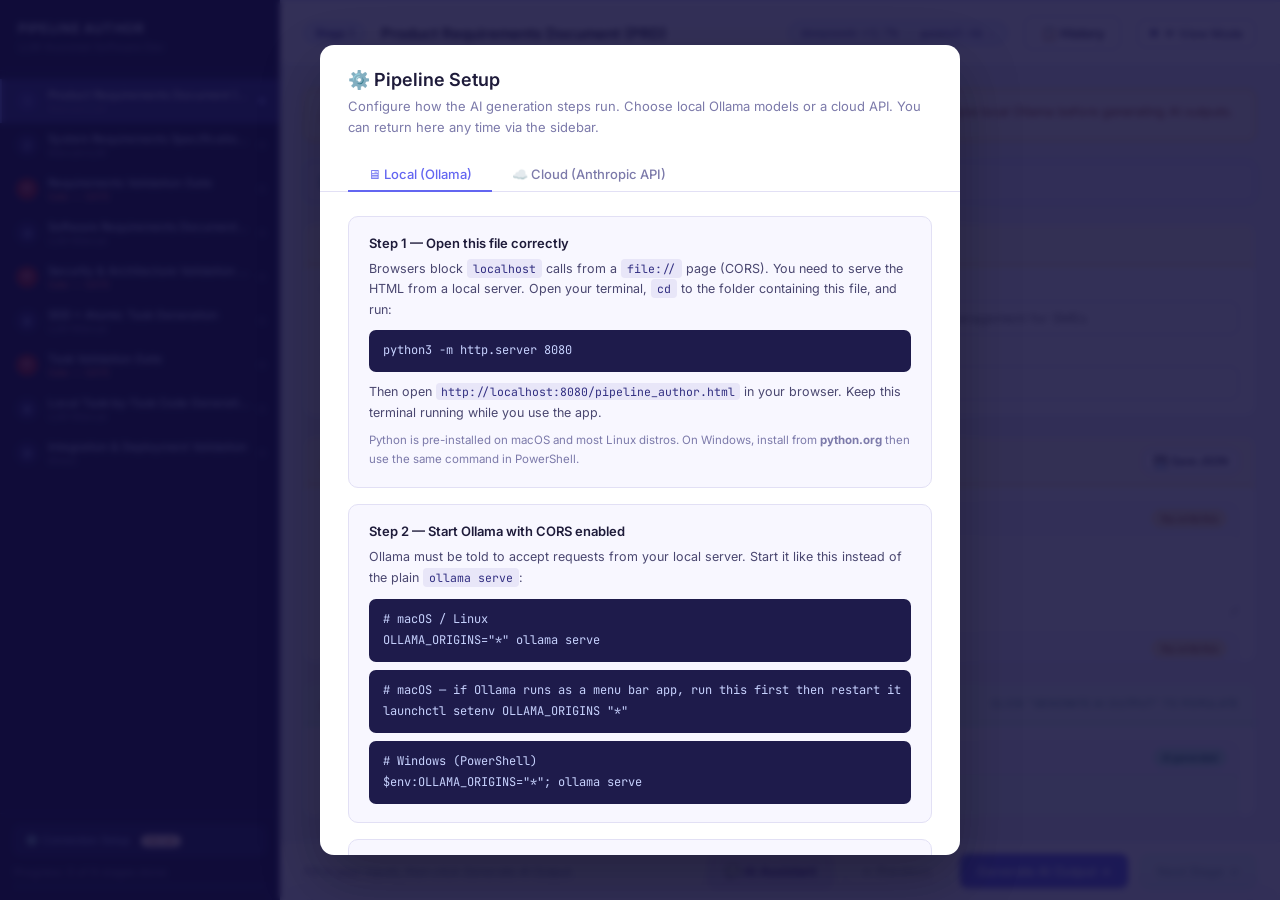
==== commit 53a62b35: "View edit mode plus scrollbar" ====
--- a/Code/pipeline.html
+++ b/Code/pipeline.html
@@ -228,7 +228,7 @@
   #content { flex: 1; overflow-y: auto; padding: 24px; display: flex; flex-direction: column; gap: 20px; }
 
   /* ─── Section cards ─── */
-  .section-card { background: white; border: 1px solid var(--border); border-radius: 10px; overflow: hidden; }
+  .section-card { background: white; border: 1px solid var(--border); border-radius: 10px; overflow-y: auto; }
   .section-header {
     display: flex; align-items: center; gap: 10px; padding: 12px 16px;
     border-bottom: 1px solid var(--border); font-size: 12px; font-weight: 600;
@@ -335,6 +335,17 @@
     background: white; border-top: 1px solid var(--border);
     padding: 12px 24px; display: flex; align-items: center; gap: 12px; flex-shrink: 0;
   }
+  .mode-toggle {
+    display: inline-flex; align-items: center; gap: 6px;
+    font-size: 12px; font-weight: 500; padding: 6px 12px;
+    border-radius: 7px; border: 1px solid var(--border-strong);
+    background: white; color: var(--text-2); cursor: pointer;
+    transition: all 0.12s; font-family: var(--font);
+  }
+  .mode-toggle:hover { background: var(--surface-2); }
+  .mode-toggle.active-view { background: var(--indigo-bg); color: var(--indigo-text); border-color: var(--indigo-border); }
+  .mode-toggle .toggle-dot { width: 8px; height: 8px; border-radius: 50%; background: var(--text-3); }
+  .mode-toggle.active-view .toggle-dot { background: var(--accent); }
   .btn {
     display: inline-flex; align-items: center; gap: 6px; padding: 8px 16px;
     border-radius: 7px; font-size: 13px; font-weight: 500; cursor: pointer;
@@ -636,6 +647,10 @@
       <span class="edit-icon">✏️</span>
     </div>
     <button class="btn" onclick="toggleHistory()">📋 History</button>
+    <button class="mode-toggle" id="view-mode-btn" onclick="toggleViewMode()" title="Toggle read-only view mode">
+      <span class="toggle-dot"></span>
+      <span id="view-mode-label">👁 View Mode</span>
+    </button>
   </div>
   <div id="content"></div>
   <div id="bottombar">
@@ -966,6 +981,7 @@
 
 let currentStage = 1;
 let historyOpen = false;
+let viewMode = false;
 
 // Per-stage state
 let stageData = {};
@@ -1296,6 +1312,18 @@
   // QA section
   if (sd.aiGenerated && sd.aiQuestions && sd.aiQuestions.length > 0) {
     renderQASection(stage, sd, content);
+  } else if (sd.aiGenerated) {
+    const placeholder = document.createElement('div');
+    placeholder.className = 'section-card';
+    placeholder.innerHTML = `
+      <div class="section-header review">
+        <span class="section-icon">❓</span>
+        AI questions & clarifications
+      </div>
+      <div class="section-body">
+        <p style="font-size:13px;color:var(--text-3);text-align:center;padding:16px 0;">No open questions — the AI did not flag any ambiguities for this stage. You can proceed, or click "Regenerate" if you want a second pass.</p>
+      </div>`;
+    content.appendChild(placeholder);
   }
 
   // Gate review
@@ -1304,6 +1332,17 @@
   }
 
   updateToolbar(stage, sd);
+
+  // Re-apply view mode to newly rendered elements
+  if (viewMode) {
+    document.querySelectorAll('#content input, #content textarea, #content select').forEach(el => {
+      el.readOnly = true;
+      el.disabled = true;
+      el.style.background = 'var(--surface-2)';
+      el.style.borderColor = 'transparent';
+      el.style.color = 'var(--text-2)';
+    });
+  }
 }
 
 function renderPrdIntro(sd, content) {
@@ -1839,10 +1878,36 @@
   showToast('Stage answers saved ✓');
 }
 
+// ─── View Mode ───
+function toggleViewMode() {
+  viewMode = !viewMode;
+  const btn = document.getElementById('view-mode-btn');
+  const label = document.getElementById('view-mode-label');
+  btn.classList.toggle('active-view', viewMode);
+  label.textContent = viewMode ? '✏️ Edit Mode' : '👁 View Mode';
+  document.querySelectorAll('#content input, #content textarea, #content select').forEach(el => {
+    el.readOnly = viewMode;
+    el.disabled = viewMode;
+    if (viewMode) {
+      el.style.background = 'var(--surface-2)';
+      el.style.borderColor = 'transparent';
+      el.style.color = 'var(--text-2)';
+    } else {
+      el.style.background = 'white';
+      el.style.borderColor = 'var(--border-strong)';
+      el.style.color = 'var(--text)';
+    }
+  });
+}
+
 // ─── Init ───
 buildSidebar();
 renderStage();
 updateSetupIndicator();
+
+// Apply view mode state on load (default edit)
+document.getElementById('view-mode-btn').classList.remove('active-view');
+document.getElementById('view-mode-label').textContent = '👁 View Mode';
 </script>
 </body>
 </html>
